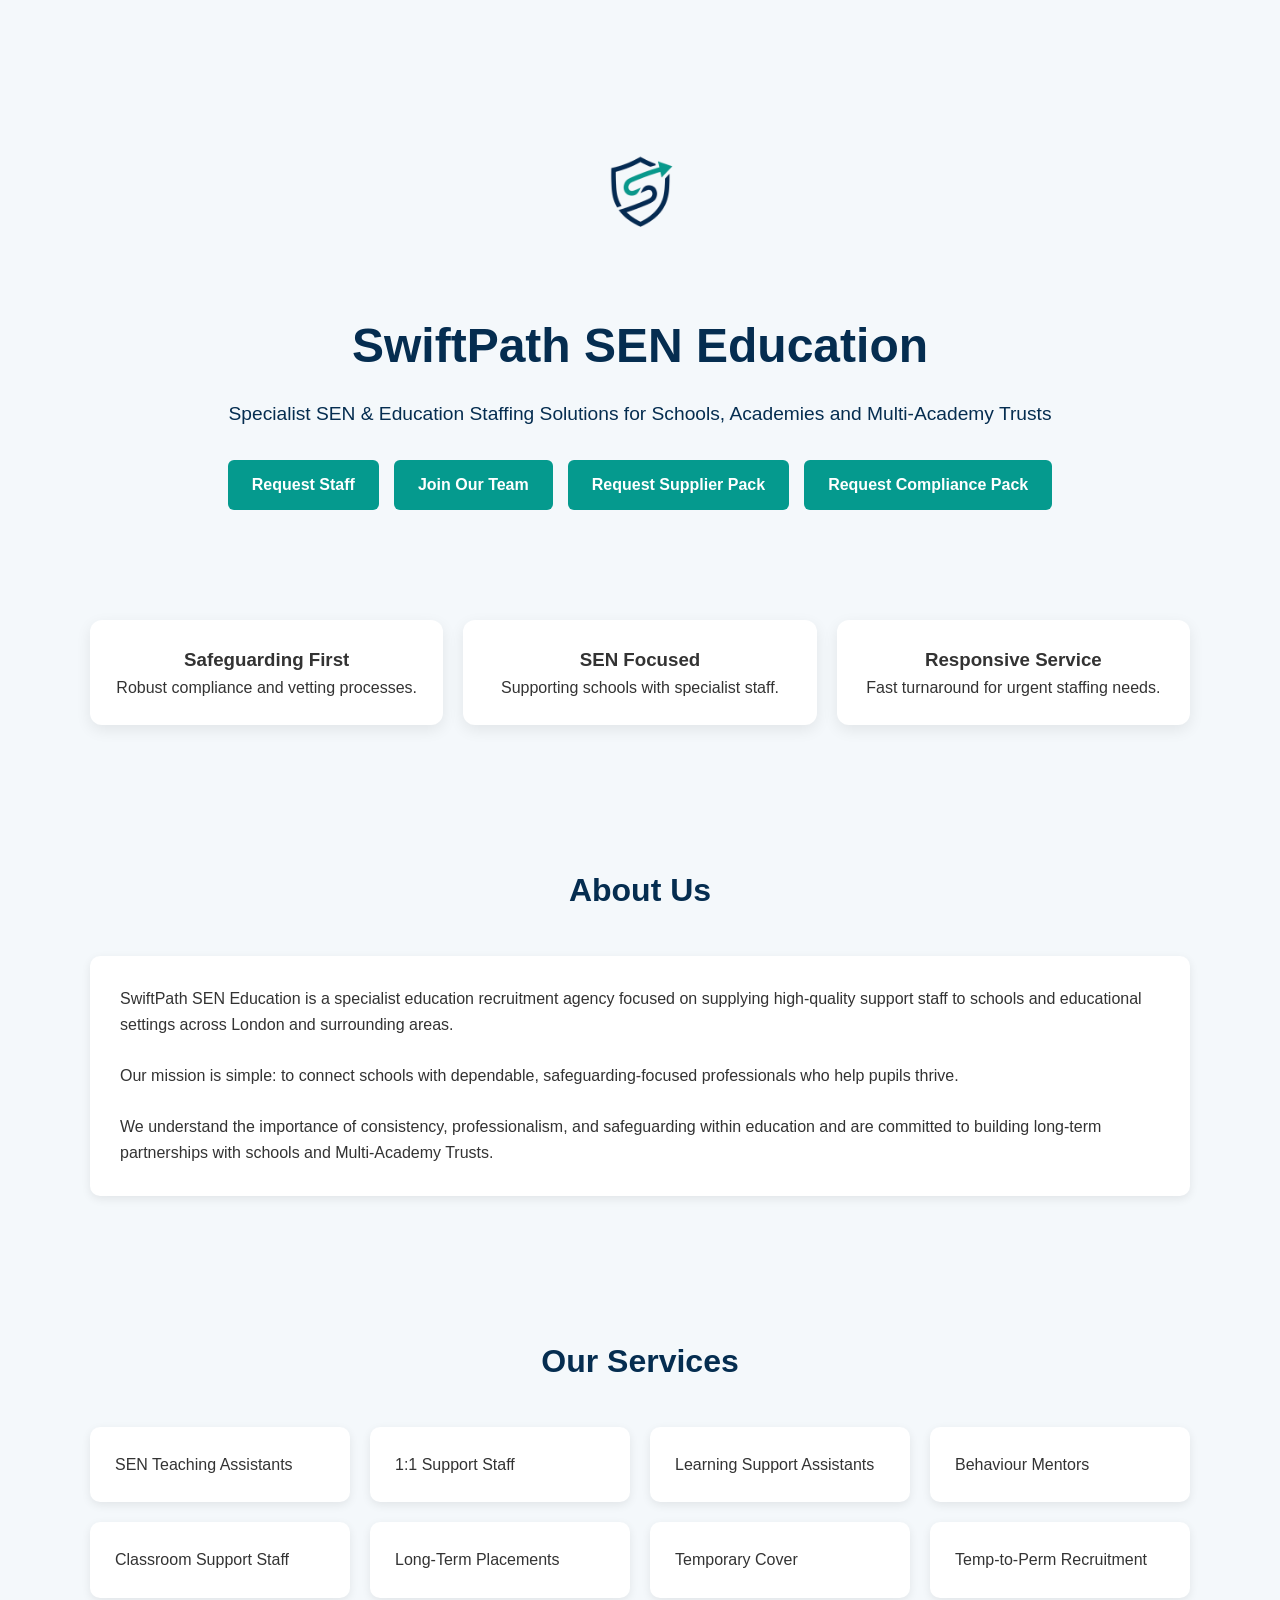
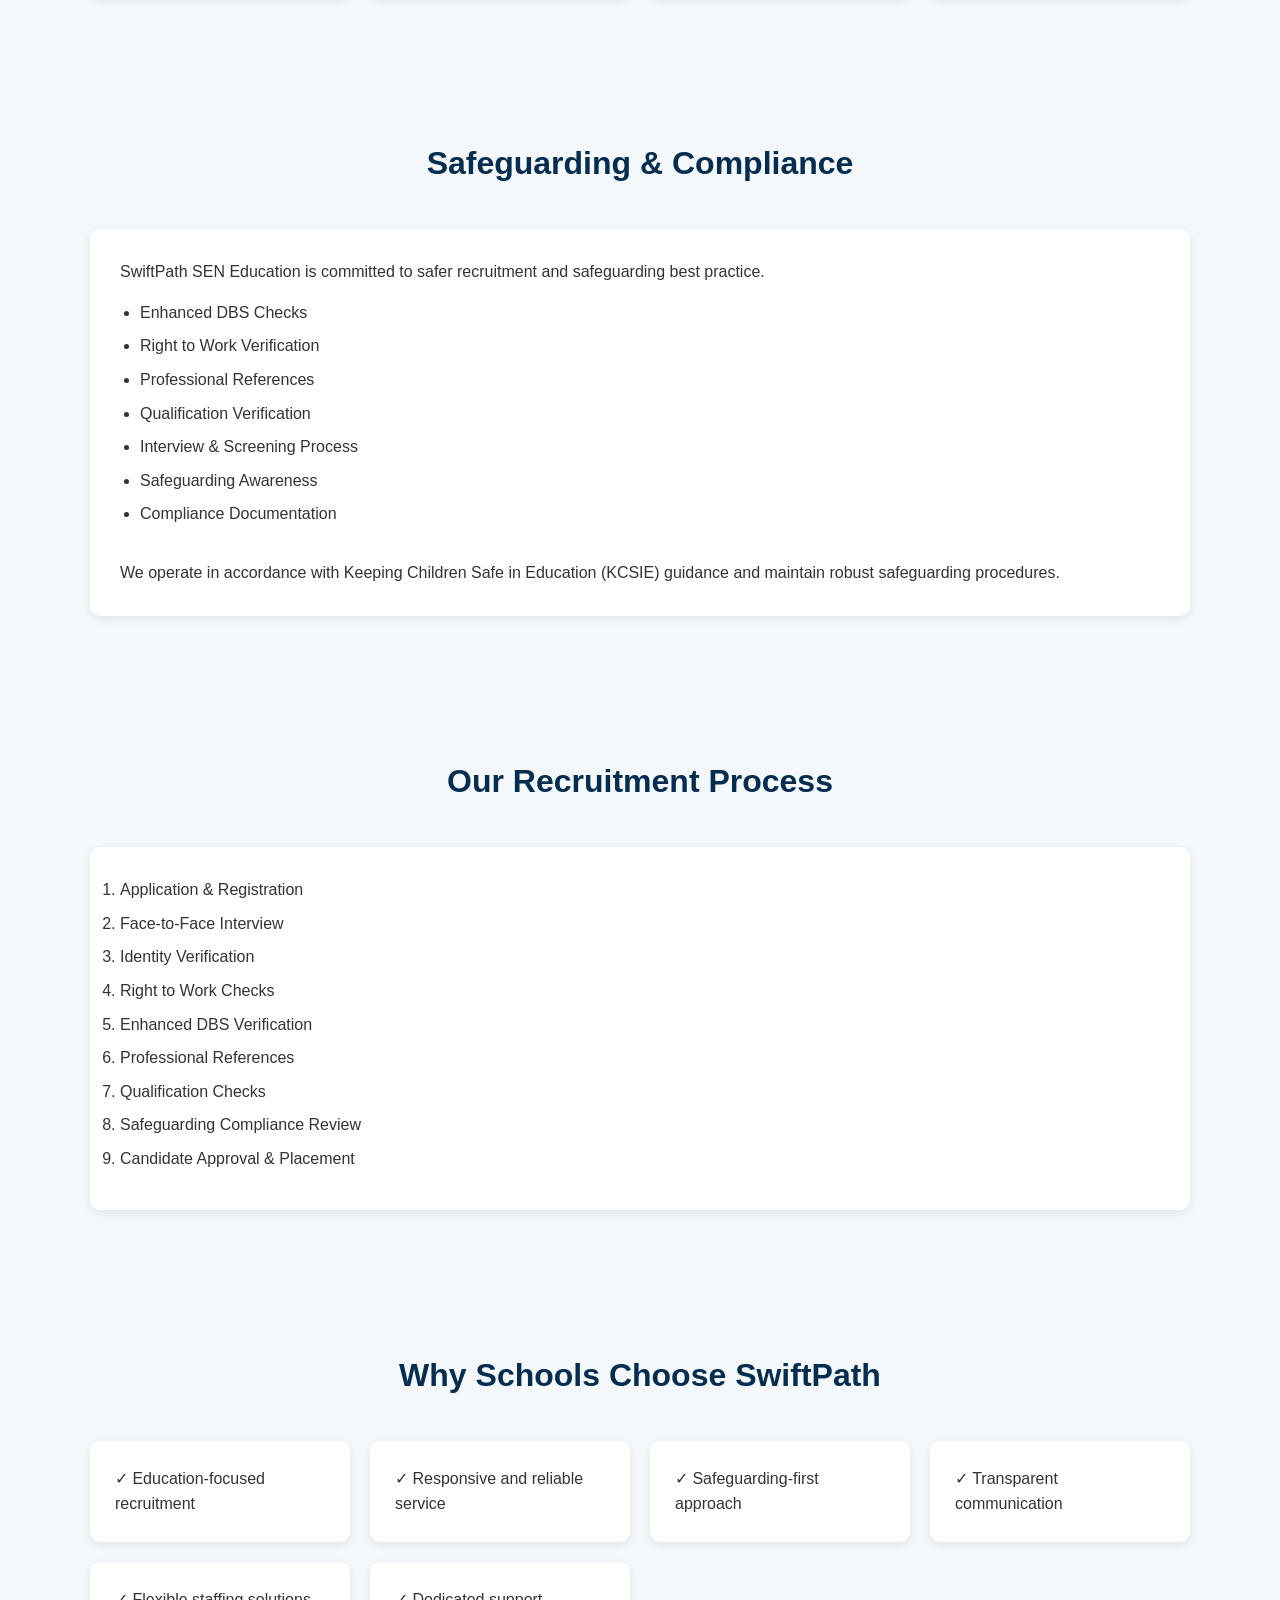
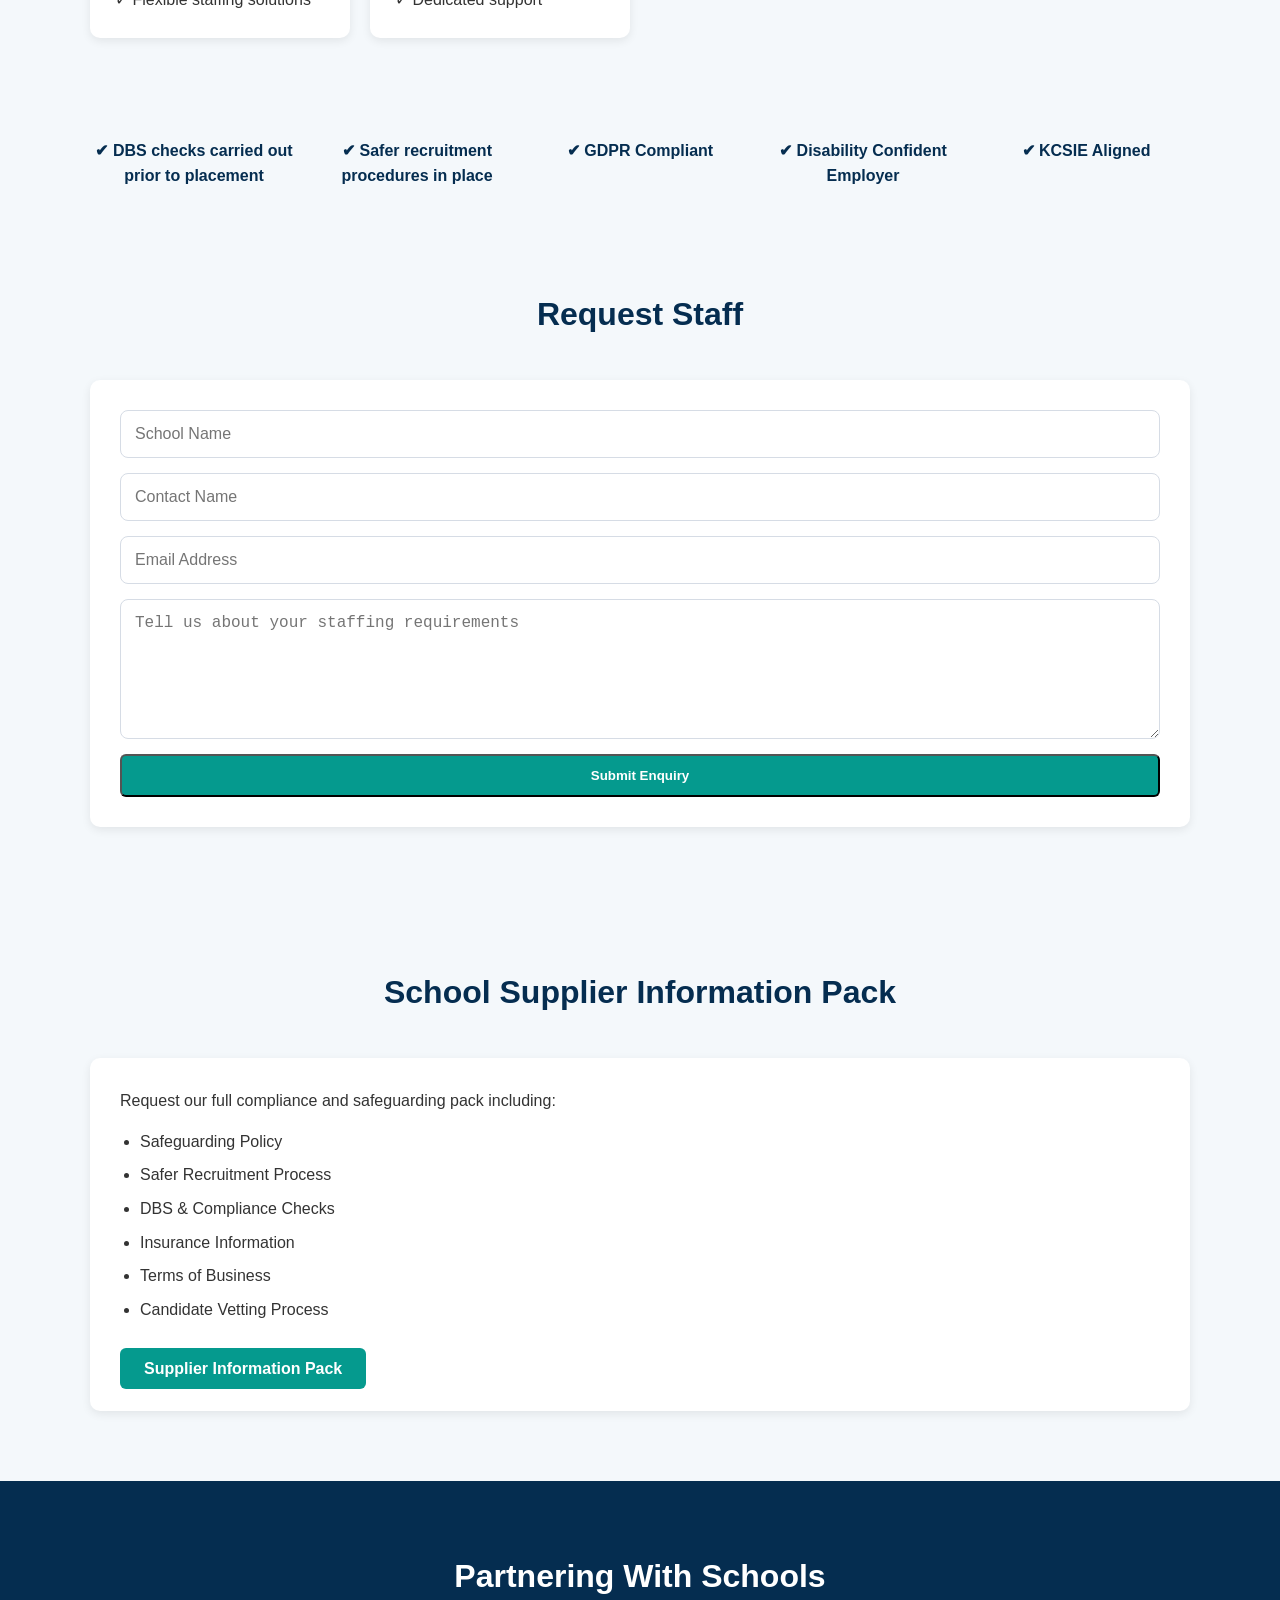
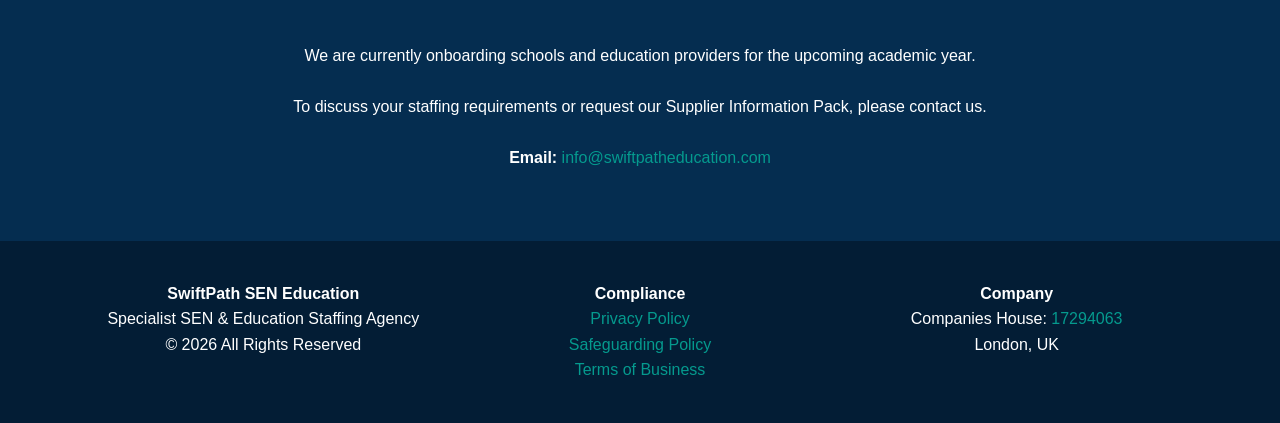
==== index.html @ cfd46a0a "Add website files" ====
<!doctype html>
<html lang="en">
  <head>
    <meta charset="UTF-8" />
    <link
      rel="icon"
      type="image/png"
      sizes="32x32"
      href="favicon_io (4)/favicon-32x32.png" />
    <link
      rel="icon"
      type="image/png"
      sizes="16x16"
      href="favicon_io (4)/favicon-16x16.png" />
    <link rel="apple-touch-icon" href="favicon_io (4)/apple-touch-icon.png" />

    <meta name="viewport" content="width=device-width, initial-scale=1.0" />
    <title>SwiftPath SEN Education</title>
    <meta
      name="description"
      content="Specialist SEN & Education Staffing Solutions for schools, academies and trusts." />

    <style>
      * {
        margin: 0;
        padding: 0;
        box-sizing: border-box;
      }

      .logo-placeholder img {
        width: 220px;
        height: 220px;
      }

      .stats {
        margin-top: -40px;
      }

      .stats-grid {
        display: grid;
        grid-template-columns: repeat(auto-fit, minmax(250px, 1fr));
        gap: 20px;
      }

      .stat {
        background: white;
        padding: 25px;
        border-radius: 12px;
        box-shadow: 0 5px 15px rgba(0, 0, 0, 0.08);
        text-align: center;
      }

      form {
        display: flex;
        flex-direction: column;
        gap: 15px;
      }

      input,
      textarea {
        padding: 14px;
        border: 1px solid #d6dce5;
        border-radius: 8px;
        font-size: 16px;
      }

      textarea {
        min-height: 140px;
      }

      body {
        font-family: Arial, sans-serif;

        line-height: 1.6;
        color: #333;
        background: #f4f8fb;
      }

      .container {
        width: 90%;
        max-width: 1100px;
        margin: auto;
      }

      header {
        background: #f4f8fb;

        color: #052d50;
        padding: 80px 20px;
        text-align: center;
      }

      header h1 {
        font-size: 3rem;
        margin-bottom: 15px;
      }

      header p {
        font-size: 1.2rem;
        margin-bottom: 30px;
      }

      .buttons {
        display: flex;
        justify-content: center;
        gap: 15px;
        flex-wrap: wrap;
      }

      .btn {
        background: #059a8e;

        color: white;
        text-decoration: none;
        padding: 12px 24px;
        border-radius: 6px;
        font-weight: bold;
      }

      .btn:hover {
        background: #04786f;
        transition: ease-in-out 0.3s;
        scale: calc(1.1);
      }

      section {
        padding: 70px 20px;
      }

      .section-title {
        text-align: center;
        margin-bottom: 40px;
        font-size: 2rem;
        color: #052d50;
      }

      .card {
        background: white;
        padding: 30px;
        border-radius: 10px;
        box-shadow: 0 3px 10px rgba(0, 0, 0, 0.08);
      }

      .services-grid,
      .benefits-grid {
        display: grid;
        grid-template-columns: repeat(auto-fit, minmax(250px, 1fr));
        gap: 20px;
      }

      .service,
      .benefit {
        background: white;
        padding: 25px;
        border-radius: 10px;
        box-shadow: 0 3px 10px rgba(0, 0, 0, 0.08);
      }

      ul {
        margin-top: 15px;
        padding-left: 20px;
      }

      li {
        margin-bottom: 8px;
      }

      .contact {
        background: #052d50;
        color: white;
        text-align: center;
      }

      .contact a {
        color: #059a8e;
        text-decoration: none;
      }

      footer {
        background: #031d35;
        color: white;
        text-align: center;
        padding: 20px;
      }

      .site-footer {
        background: #031d35;
        color: white;
        padding: 40px 20px;
      }

      .footer-grid {
        display: grid;
        grid-template-columns: repeat(auto-fit, minmax(200px, 1fr));
        gap: 30px;
      }

      .site-footer a {
        color: #059a8e;
        text-decoration: none;
      }

      .site-footer a:hover {
        text-decoration: underline;
      }

      .trust-strip {
        background: #f4f8fb;
        padding: 30px 20px;
        text-align: center;
        font-weight: bold;
        color: #052d50;
      }

      .trust-grid {
        display: grid;
        grid-template-columns: repeat(auto-fit, minmax(180px, 1fr));
        gap: 15px;
      }

      @media (max-width: 768px) {
        header h1 {
          font-size: 2.2rem;
        }

        .buttons {
          flex-direction: column;
          align-items: center;
        }

        .btn {
          width: 250px;
          text-align: center;
        }
      }
    </style>
  </head>
  <body>
    <header>
      <div class="container">
        <div class="logo-placeholder">
          <img src="assets/education.png" alt="Swiftpath Logo" />
        </div>

        <h1>SwiftPath SEN Education</h1>

        <p>
          Specialist SEN & Education Staffing Solutions for Schools, Academies
          and Multi-Academy Trusts
        </p>

        <div class="buttons">
          <a href="mailto:info@swiftpatheducation.com" class="btn">
            Request Staff
          </a>

          <a href="mailto:info@swiftpatheducation.com" class="btn">
            Join Our Team
          </a>

          <a href="#supplier" class="btn"> Request Supplier Pack </a>

          <a href="mailto:info@swiftpatheducation.com" class="btn">
            Request Compliance Pack
          </a>
        </div>
      </div>
    </header>
    <section class="stats">
      <div class="container">
        <div class="stats-grid">
          <div class="stat">
            <h3>Safeguarding First</h3>
            <p>Robust compliance and vetting processes.</p>
          </div>

          <div class="stat">
            <h3>SEN Focused</h3>
            <p>Supporting schools with specialist staff.</p>
          </div>

          <div class="stat">
            <h3>Responsive Service</h3>
            <p>Fast turnaround for urgent staffing needs.</p>
          </div>
        </div>
      </div>
    </section>
    <section>
      <div class="container">
        <h2 class="section-title">About Us</h2>

        <div class="card">
          <p>
            SwiftPath SEN Education is a specialist education recruitment agency
            focused on supplying high-quality support staff to schools and
            educational settings across London and surrounding areas.
          </p>

          <br />

          <p>
            Our mission is simple: to connect schools with dependable,
            safeguarding-focused professionals who help pupils thrive.
          </p>

          <br />

          <p>
            We understand the importance of consistency, professionalism, and
            safeguarding within education and are committed to building
            long-term partnerships with schools and Multi-Academy Trusts.
          </p>
        </div>
      </div>
    </section>

    <section>
      <div class="container">
        <h2 class="section-title">Our Services</h2>

        <div class="services-grid">
          <div class="service">SEN Teaching Assistants</div>
          <div class="service">1:1 Support Staff</div>
          <div class="service">Learning Support Assistants</div>
          <div class="service">Behaviour Mentors</div>
          <div class="service">Classroom Support Staff</div>
          <div class="service">Long-Term Placements</div>
          <div class="service">Temporary Cover</div>
          <div class="service">Temp-to-Perm Recruitment</div>
        </div>
      </div>
    </section>

    <section>
      <div class="container">
        <h2 class="section-title">Safeguarding & Compliance</h2>

        <div class="card">
          <p>
            SwiftPath SEN Education is committed to safer recruitment and
            safeguarding best practice.
          </p>

          <ul>
            <li>Enhanced DBS Checks</li>
            <li>Right to Work Verification</li>
            <li>Professional References</li>
            <li>Qualification Verification</li>
            <li>Interview & Screening Process</li>
            <li>Safeguarding Awareness</li>
            <li>Compliance Documentation</li>
          </ul>

          <br />

          <p>
            We operate in accordance with Keeping Children Safe in Education
            (KCSIE) guidance and maintain robust safeguarding procedures.
          </p>
        </div>
      </div>
    </section>

    <section>
      <div class="container">
        <h2 class="section-title">Our Recruitment Process</h2>

        <div class="card">
          <ol>
            <li>Application & Registration</li>

            <li>Face-to-Face Interview</li>

            <li>Identity Verification</li>

            <li>Right to Work Checks</li>

            <li>Enhanced DBS Verification</li>

            <li>Professional References</li>

            <li>Qualification Checks</li>

            <li>Safeguarding Compliance Review</li>

            <li>Candidate Approval & Placement</li>
          </ol>
        </div>
      </div>
    </section>

    <section>
      <div class="container">
        <h2 class="section-title">Why Schools Choose SwiftPath</h2>

        <div class="benefits-grid">
          <div class="benefit">✓ Education-focused recruitment</div>
          <div class="benefit">✓ Responsive and reliable service</div>
          <div class="benefit">✓ Safeguarding-first approach</div>
          <div class="benefit">✓ Transparent communication</div>
          <div class="benefit">✓ Flexible staffing solutions</div>
          <div class="benefit">✓ Dedicated support</div>
        </div>
      </div>
    </section>

    <section class="trust-strip">
      <div class="container trust-grid">
        <div>✔ DBS checks carried out prior to placement</div>
        <div>✔ Safer recruitment procedures in place</div>
        <div>✔ GDPR Compliant</div>
        <div>✔ Disability Confident Employer</div>
        <div>✔ KCSIE Aligned</div>
      </div>
    </section>

    <section>
      <div class="container">
        <h2 class="section-title">Request Staff</h2>

        <div class="card">
          <form>
            <input type="text" placeholder="School Name" />

            <input type="text" placeholder="Contact Name" />

            <input type="email" placeholder="Email Address" />

            <textarea
              placeholder="Tell us about your staffing requirements"></textarea>

            <button type="submit" class="btn">Submit Enquiry</button>
          </form>
        </div>
      </div>
    </section>

    <section>
      <div class="container">
        <h2 class="section-title">School Supplier Information Pack</h2>

        <div class="card">
          <p>Request our full compliance and safeguarding pack including:</p>

          <ul>
            <li>Safeguarding Policy</li>
            <li>Safer Recruitment Process</li>
            <li>DBS & Compliance Checks</li>
            <li>Insurance Information</li>
            <li>Terms of Business</li>
            <li>Candidate Vetting Process</li>
          </ul>

          <br />

          <a
            href="documents/Swiftpath SEN Education - Supplier Pack.pdf"
            class="btn"
            id="supplier">
            Supplier Information Pack
          </a>
        </div>
      </div>
    </section>

    <section class="contact">
      <div class="container">
        <h2 class="section-title" style="color: white">
          Partnering With Schools
        </h2>

        <p>
          We are currently onboarding schools and education providers for the
          upcoming academic year.
        </p>

        <br />

        <p>
          To discuss your staffing requirements or request our Supplier
          Information Pack, please contact us.
        </p>

        <br />

        <p>
          <strong>Email:</strong>
          <a href="mailto:info@swiftpatheducation.com"
            >info@swiftpatheducation.com</a
          >
        </p>
      </div>
    </section>

    <footer class="site-footer">
      <div class="container footer-grid">
        <div>
          <h4>SwiftPath SEN Education</h4>
          <p>Specialist SEN & Education Staffing Agency</p>
          <p>© 2026 All Rights Reserved</p>
        </div>

        <div>
          <h4>Compliance</h4>
          <a href="privacy.html">Privacy Policy</a><br />
          <a href="safeguarding.html">Safeguarding Policy</a><br />
          <a href="termsofbusiness.html">Terms of Business</a><br />
        </div>

        <div>
          <h4>Company</h4>
          <p>
            Companies House:
            <a
              href="https://find-and-update.company-information.service.gov.uk/company/17294063"
              >17294063</a
            >
          </p>
          <p>London, UK</p>
        </div>
      </div>
    </footer>
  </body>
</html>
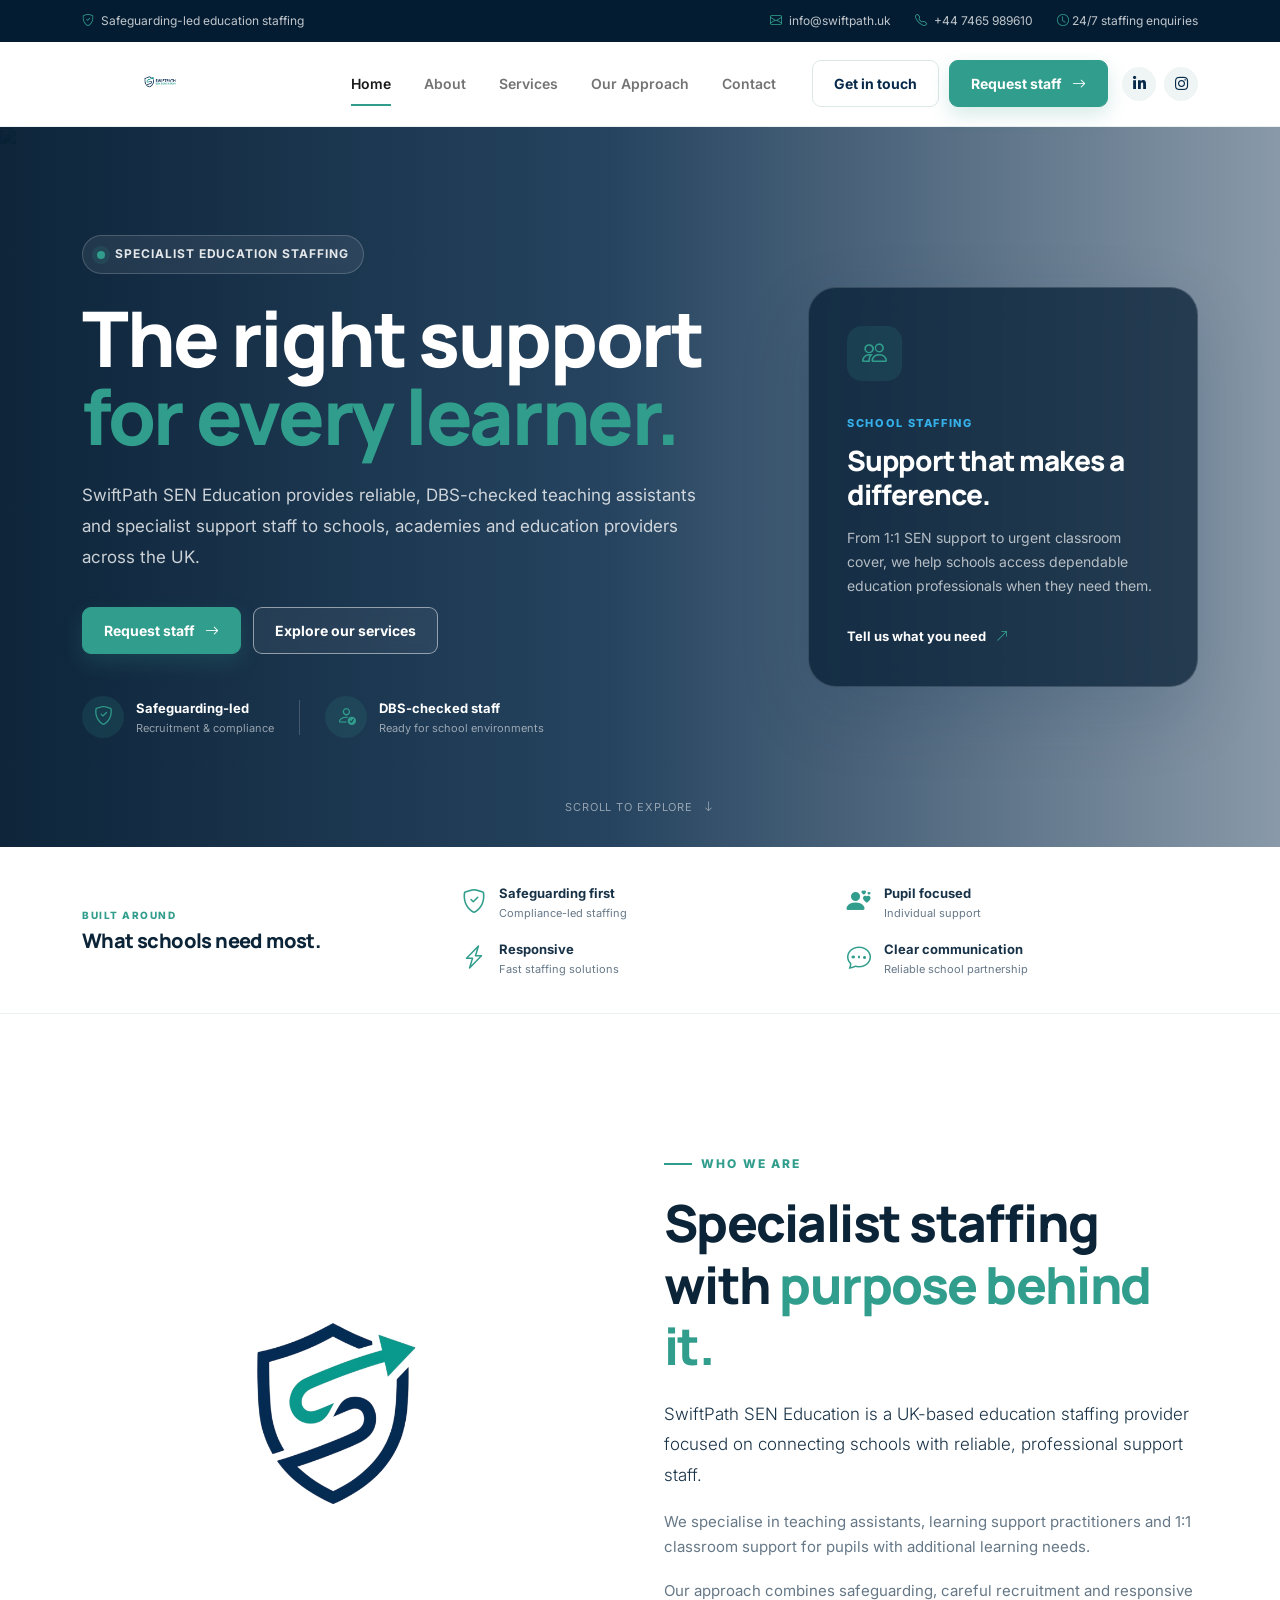
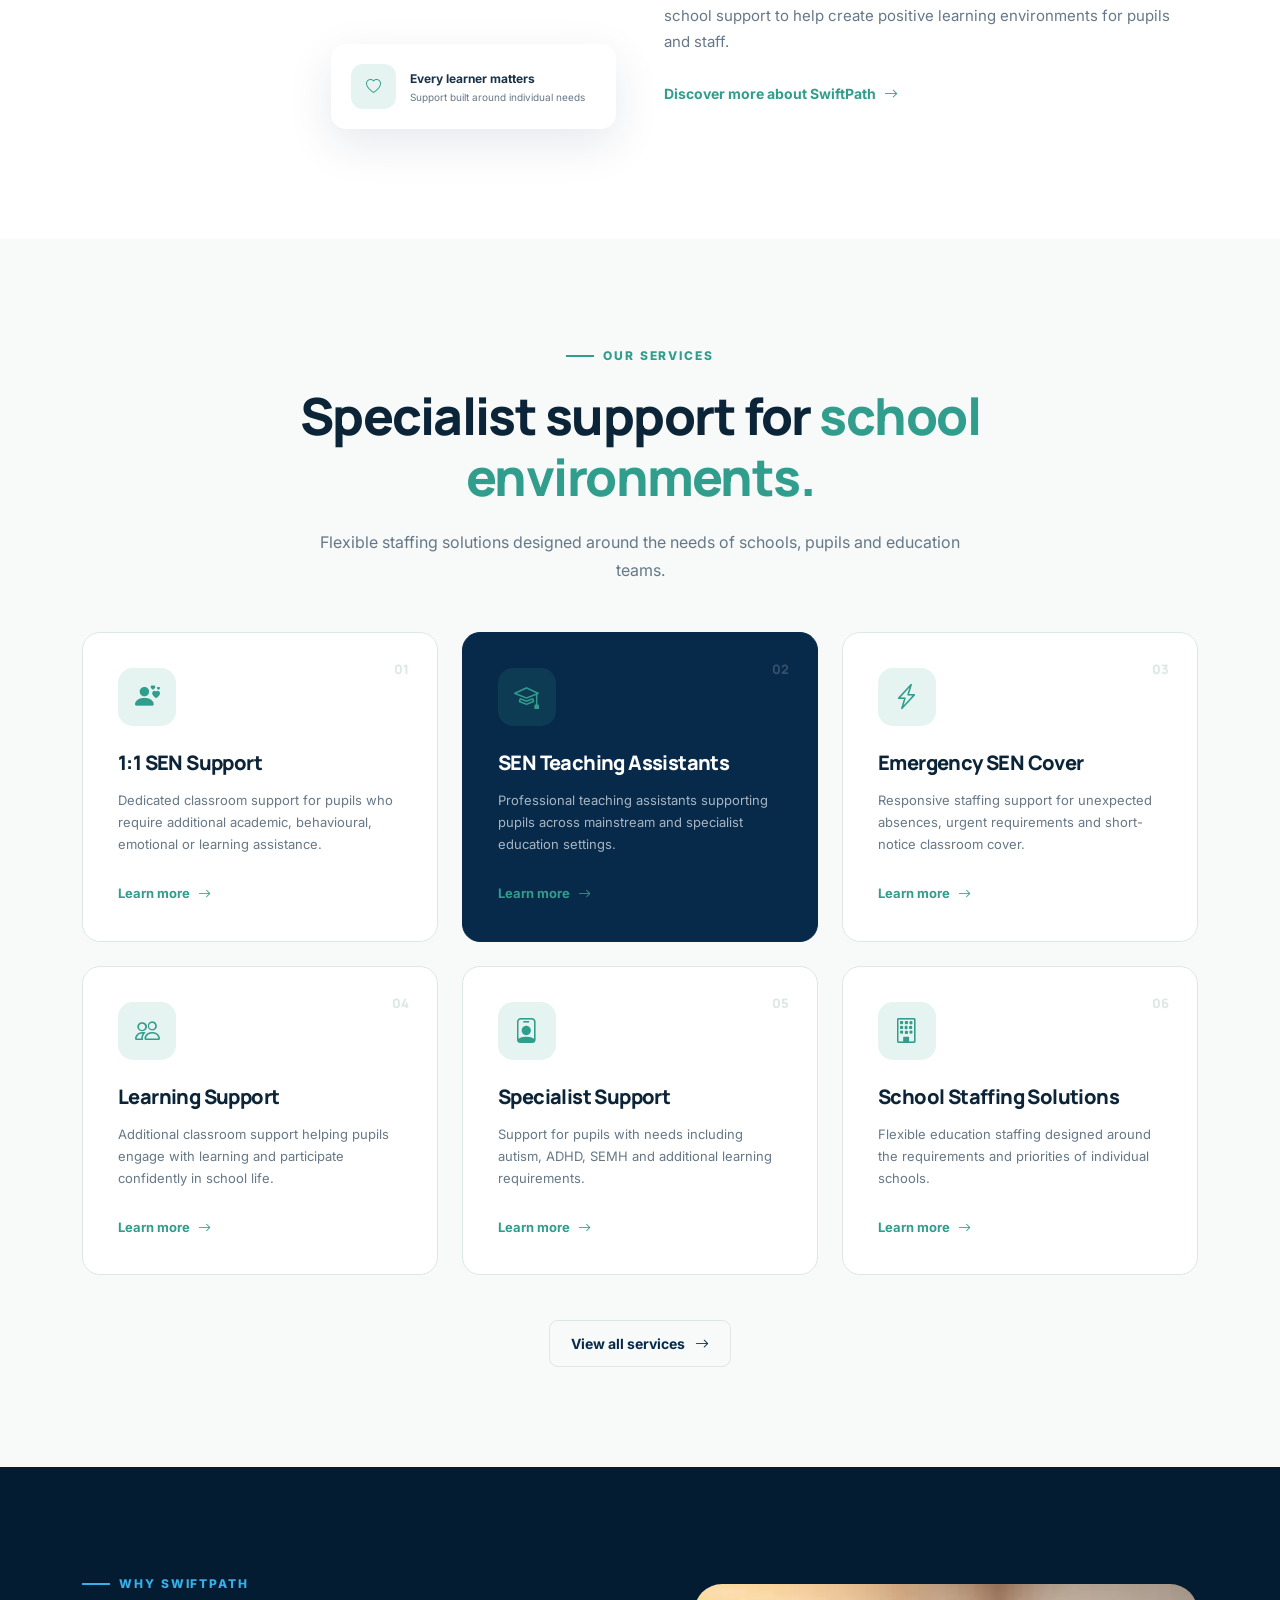
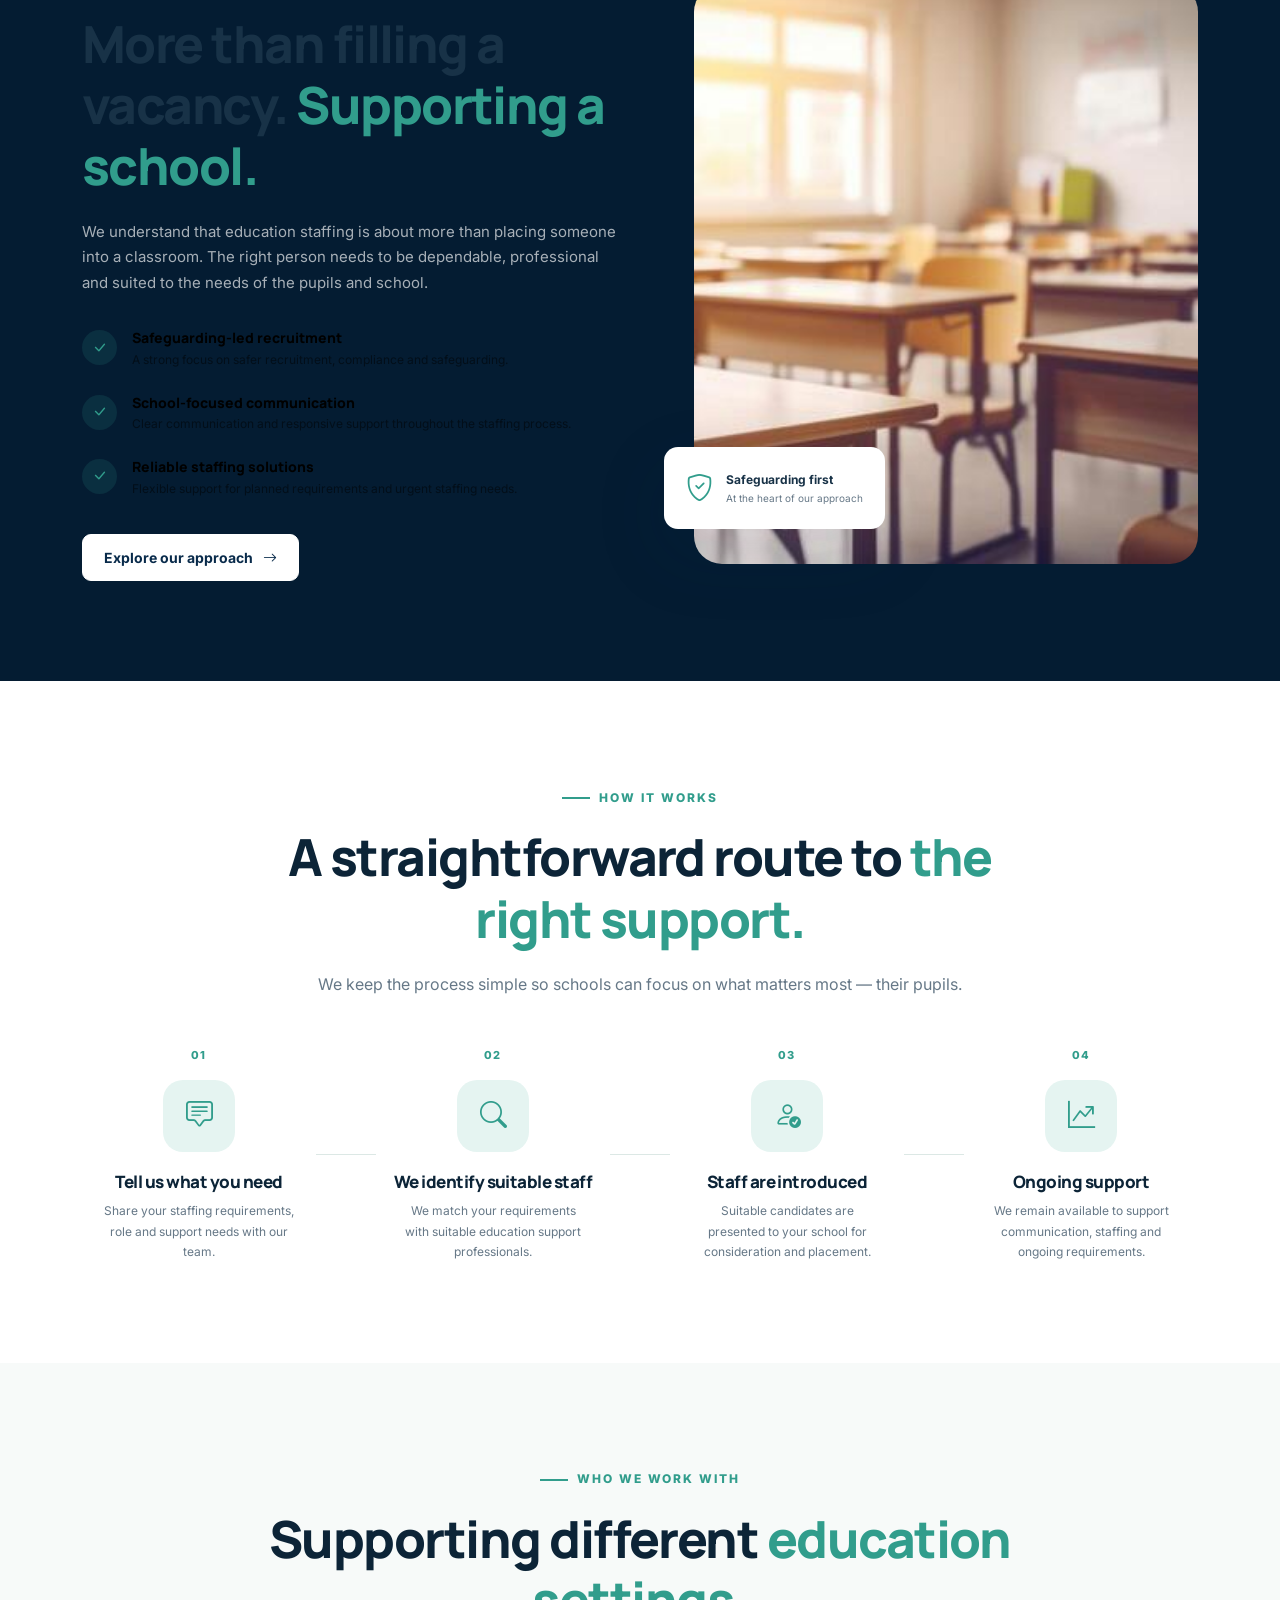
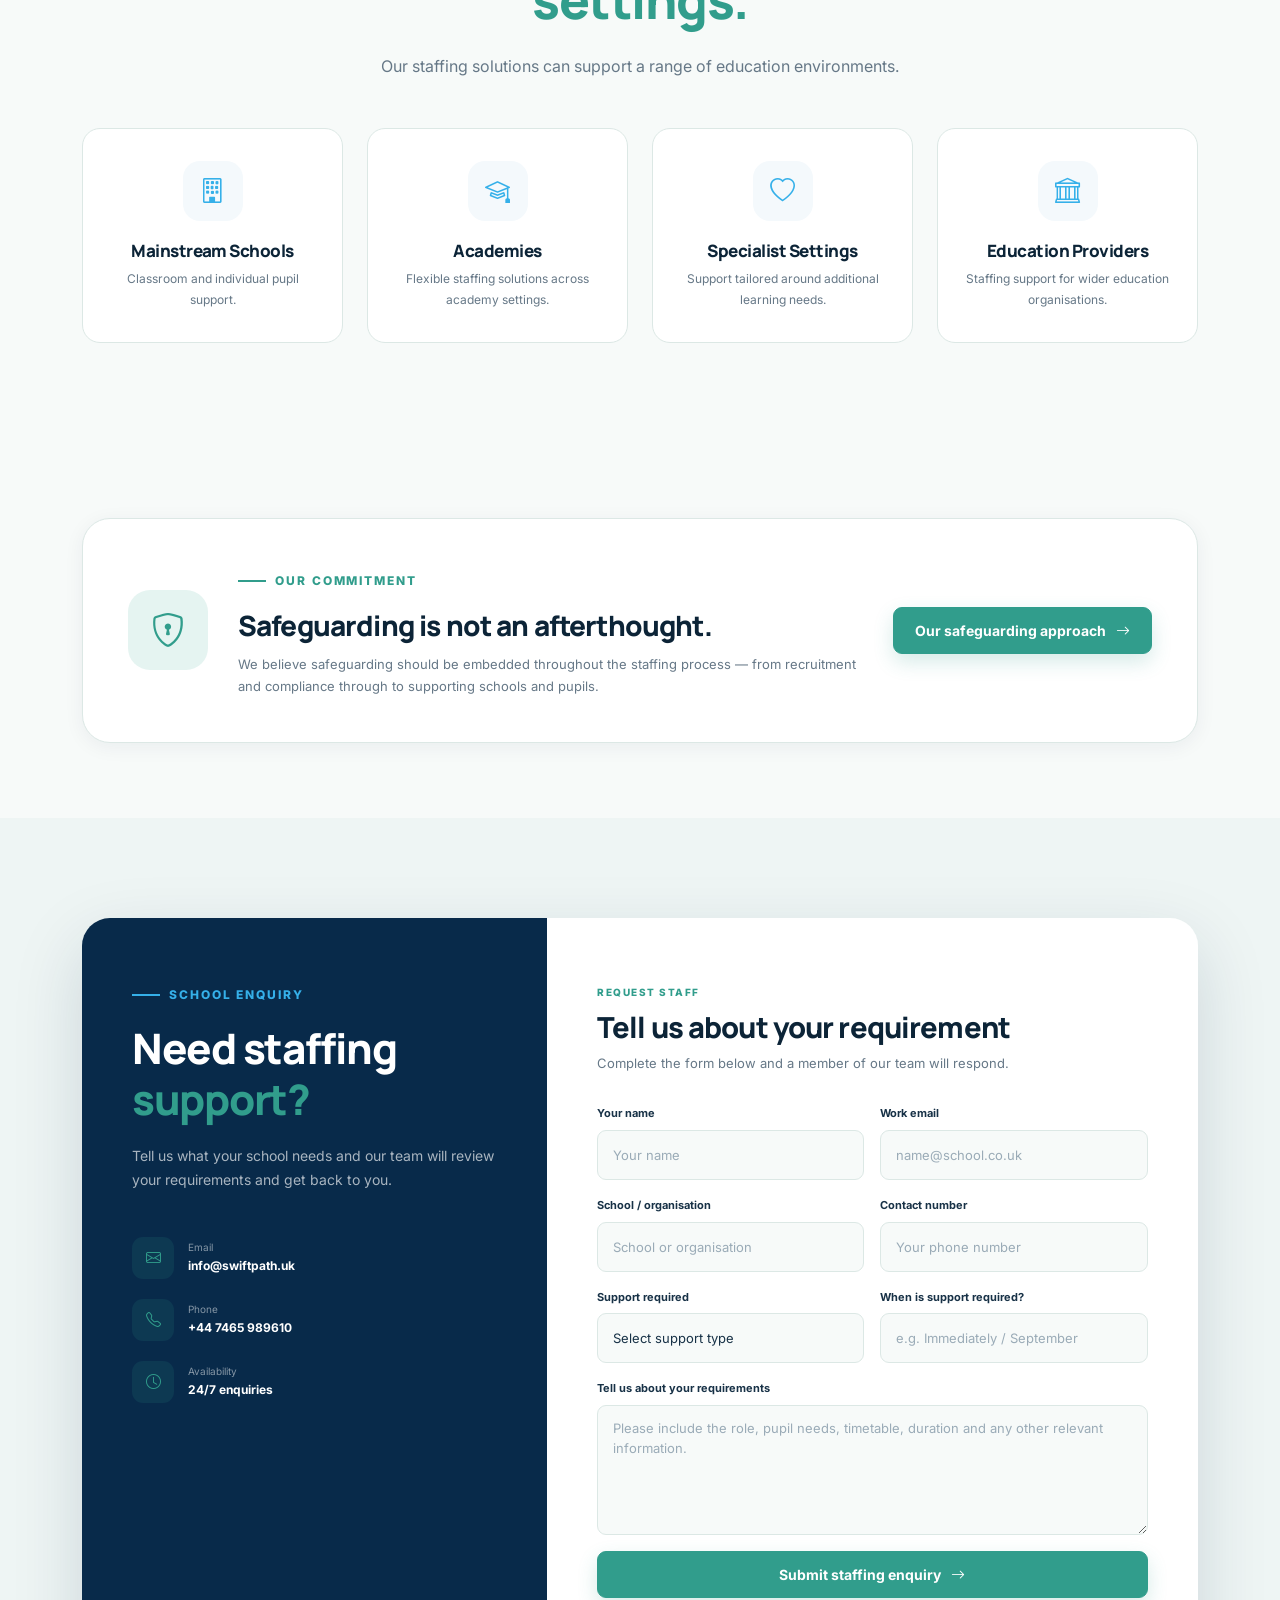
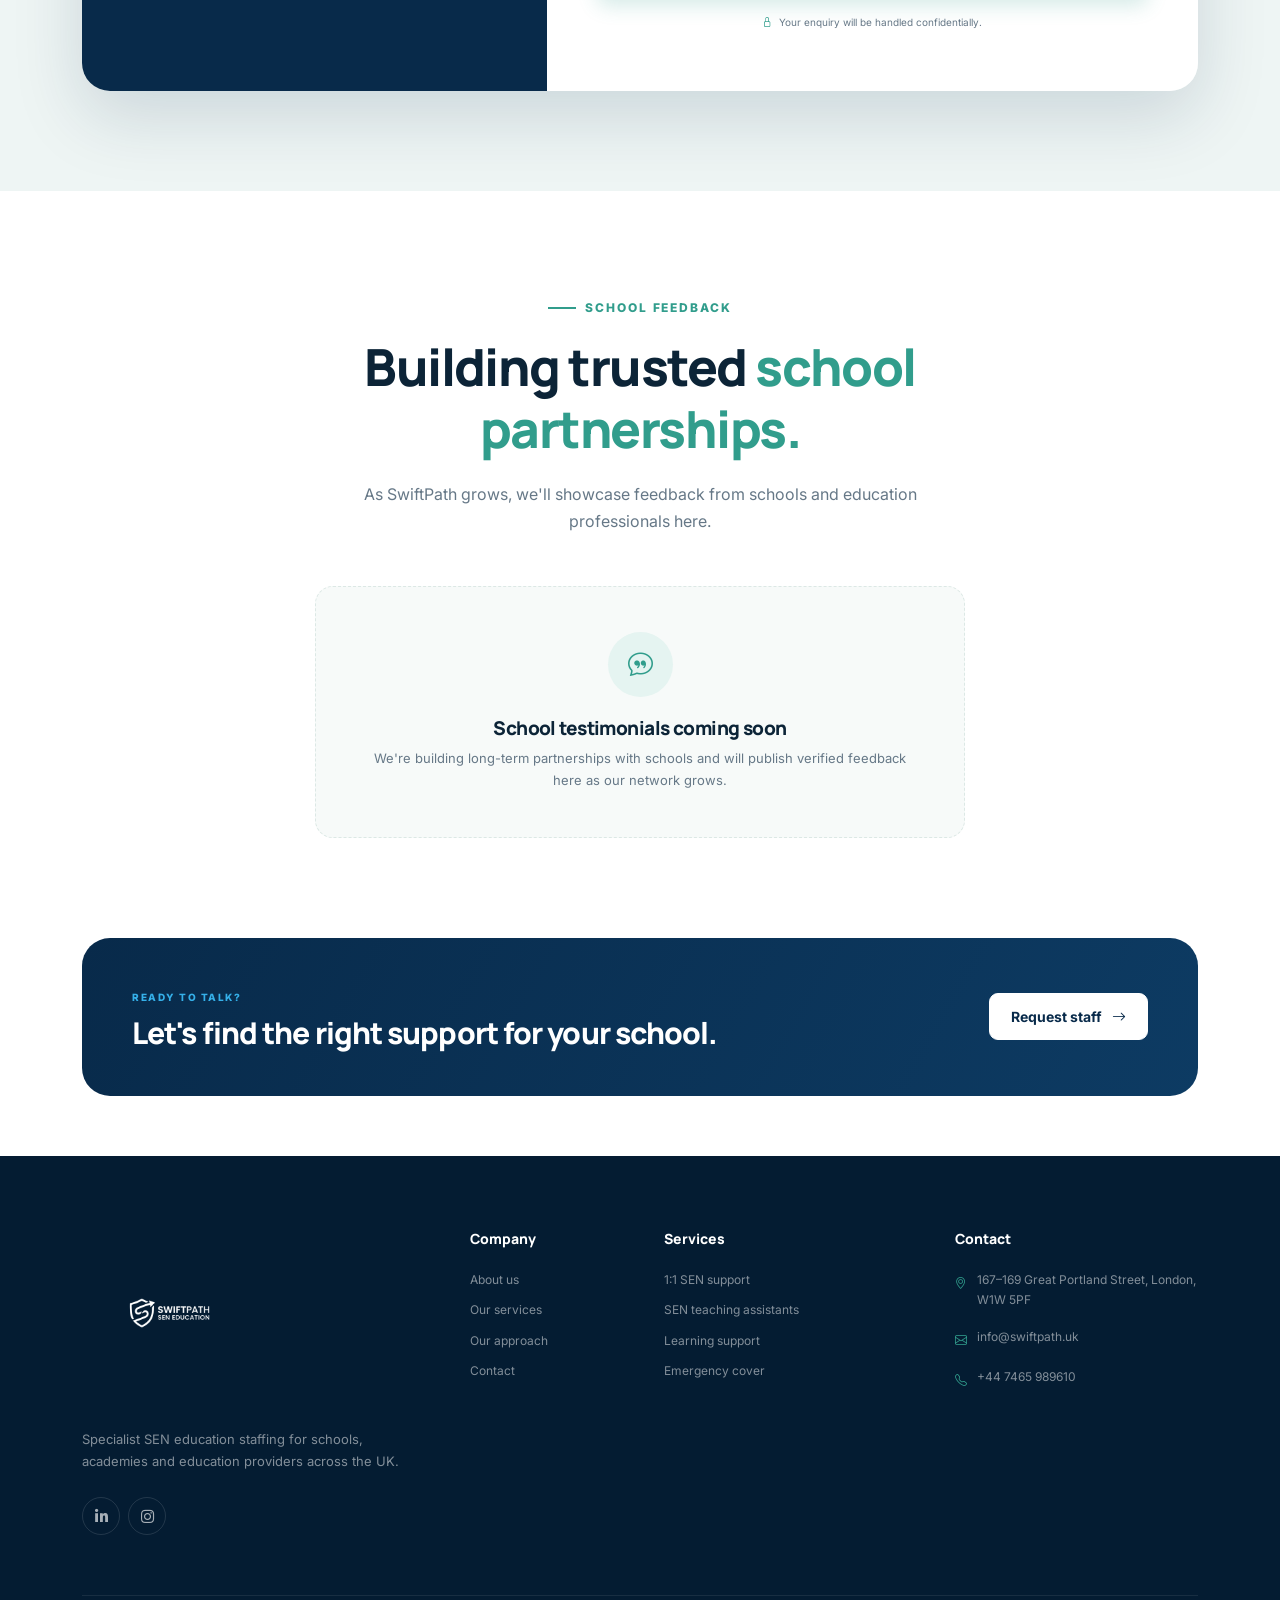
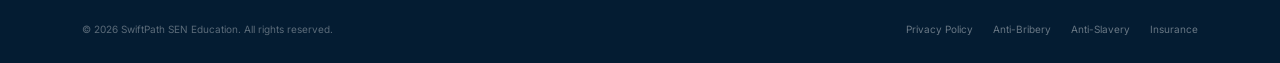
==== commit 9156a13e: "revamp" ====
--- a/index.html
+++ b/index.html
@@ -1,525 +1,1290 @@
 <!doctype html>
 <html lang="en">
   <head>
-    <meta charset="UTF-8" />
-    <link
-      rel="icon"
-      type="image/png"
-      sizes="32x32"
-      href="favicon_io (4)/favicon-32x32.png" />
-    <link
-      rel="icon"
-      type="image/png"
-      sizes="16x16"
-      href="favicon_io (4)/favicon-16x16.png" />
-    <link rel="apple-touch-icon" href="favicon_io (4)/apple-touch-icon.png" />
+    <meta charset="utf-8" />
+
+    <title>SwiftPath SEN Education | Specialist Education Staffing</title>
 
     <meta name="viewport" content="width=device-width, initial-scale=1.0" />
-    <title>SwiftPath SEN Education</title>
+
     <meta
       name="description"
-      content="Specialist SEN & Education Staffing Solutions for schools, academies and trusts." />
-
-    <style>
-      * {
-        margin: 0;
-        padding: 0;
-        box-sizing: border-box;
+      content="SwiftPath SEN Education provides DBS-checked teaching assistants, SEN support staff and 1:1 classroom practitioners to schools and education providers across the UK." />
+
+    <meta
+      name="keywords"
+      content="SEN teaching assistants, SEN staffing, teaching assistants, 1:1 support, education staffing, school support staff, UK schools" />
+
+    <!-- Favicon -->
+    <link href="img/favicon.ico" rel="icon" />
+
+    <!-- Google Fonts -->
+    <link rel="preconnect" href="https://fonts.googleapis.com" />
+    <link rel="preconnect" href="https://fonts.gstatic.com" crossorigin />
+
+    <link
+      href="https://fonts.googleapis.com/css2?family=Inter:wght@400;500;600;700&family=Manrope:wght@600;700;800&display=swap"
+      rel="stylesheet" />
+
+    <!-- Font Awesome -->
+    <link
+      href="https://cdnjs.cloudflare.com/ajax/libs/font-awesome/5.15.4/css/all.min.css"
+      rel="stylesheet" />
+
+    <!-- Bootstrap Icons -->
+    <link
+      href="https://cdn.jsdelivr.net/npm/bootstrap-icons@1.11.3/font/bootstrap-icons.css"
+      rel="stylesheet" />
+
+    <!-- Bootstrap -->
+    <link href="css/bootstrap.min.css" rel="stylesheet" />
+
+    <!-- Animate -->
+    <link href="lib/animate/animate.min.css" rel="stylesheet" />
+
+    <!-- Main Stylesheet -->
+    <link href="css/style.css" rel="stylesheet" />
+  </head>
+
+  <body>
+    <!-- =========================================================
+         PAGE LOADER
+    ========================================================== -->
+
+    <div id="spinner">
+      <div class="spinner-ring"></div>
+    </div>
+
+    <!-- =========================================================
+         TOP BAR
+    ========================================================== -->
+
+    <div class="topbar">
+      <div class="container">
+        <div class="topbar-inner">
+          <div class="topbar-left">
+            <span>
+              <i class="bi bi-shield-check"></i>
+              Safeguarding-led education staffing
+            </span>
+          </div>
+
+          <div class="topbar-right">
+            <a href="mailto:info@swiftpath.uk">
+              <i class="bi bi-envelope"></i>
+              info@swiftpath.uk
+            </a>
+
+            <a href="tel:+447465989610">
+              <i class="bi bi-telephone"></i>
+              +44 7465 989610
+            </a>
+
+            <span>
+              <i class="bi bi-clock"></i>
+              24/7 staffing enquiries
+            </span>
+          </div>
+        </div>
+      </div>
+    </div>
+
+    <!-- =========================================================
+         NAVBAR
+    ========================================================== -->
+
+    <nav class="navbar navbar-expand-lg navbar-light sticky-top main-navbar">
+      <div class="container">
+        <a href="index.html" class="navbar-brand d-flex align-items-center">
+          <img
+            src="img/education-logo.png"
+            class="brand-logo"
+            alt="SwiftPath SEN Education" />
+        </a>
+
+        <button
+          type="button"
+          class="navbar-toggler"
+          data-bs-toggle="collapse"
+          data-bs-target="#navbarCollapse"
+          aria-controls="navbarCollapse"
+          aria-expanded="false"
+          aria-label="Toggle navigation">
+          <span class="navbar-toggler-icon"></span>
+        </button>
+
+        <div class="collapse navbar-collapse" id="navbarCollapse">
+          <div class="navbar-nav ms-auto align-items-lg-center">
+            <a href="index.html" class="nav-link active"> Home </a>
+
+            <a href="about.html" class="nav-link"> About </a>
+
+            <a href="service.html" class="nav-link"> Services </a>
+
+            <a href="feature.html" class="nav-link"> Our Approach </a>
+
+            <a href="contact.html" class="nav-link"> Contact </a>
+          </div>
+
+          <div class="navbar-actions">
+            <a href="contact.html" class="btn btn-outline-brand">
+              Get in touch
+            </a>
+
+            <a href="#enquiry" class="btn btn-brand">
+              Request staff
+              <i class="bi bi-arrow-right"></i>
+            </a>
+          </div>
+
+          <div class="navbar-social">
+            <a
+              href="https://www.linkedin.com/company/swiftpath-protection"
+              target="_blank"
+              rel="noopener"
+              aria-label="LinkedIn">
+              <i class="fab fa-linkedin-in"></i>
+            </a>
+
+            <a
+              href="https://www.instagram.com/swiftpathp/"
+              target="_blank"
+              rel="noopener"
+              aria-label="Instagram">
+              <i class="fab fa-instagram"></i>
+            </a>
+          </div>
+        </div>
+      </div>
+    </nav>
+
+    <!-- =========================================================
+         HERO
+    ========================================================== -->
+
+    <section class="hero-section">
+      <div class="hero-background">
+        <img
+          src="img/HeroTemp.png"
+          alt="Teaching assistant supporting pupils in a classroom" />
+      </div>
+
+      <div class="hero-overlay"></div>
+
+      <div class="container hero-container">
+        <div class="row align-items-center">
+          <div class="col-lg-7">
+            <div class="hero-content wow fadeInUp" data-wow-delay="0.1s">
+              <div class="hero-eyebrow">
+                <span class="eyebrow-dot"></span>
+
+                Specialist education staffing
+              </div>
+
+              <h1>
+                The right support
+                <span>for every learner.</span>
+              </h1>
+
+              <p class="hero-description">
+                SwiftPath SEN Education provides reliable, DBS-checked teaching
+                assistants and specialist support staff to schools, academies
+                and education providers across the UK.
+              </p>
+
+              <div class="hero-buttons">
+                <a href="#enquiry" class="btn btn-brand btn-lg">
+                  Request staff
+
+                  <i class="bi bi-arrow-right"></i>
+                </a>
+
+                <a href="service.html" class="btn btn-hero-outline btn-lg">
+                  Explore our services
+                </a>
+              </div>
+
+              <div class="hero-trust">
+                <div class="trust-item">
+                  <div class="trust-icon">
+                    <i class="bi bi-shield-check"></i>
+                  </div>
+
+                  <div>
+                    <strong>Safeguarding-led</strong>
+                    <span>Recruitment & compliance</span>
+                  </div>
+                </div>
+
+                <div class="trust-divider"></div>
+
+                <div class="trust-item">
+                  <div class="trust-icon">
+                    <i class="bi bi-person-check"></i>
+                  </div>
+
+                  <div>
+                    <strong>DBS-checked staff</strong>
+                    <span>Ready for school environments</span>
+                  </div>
+                </div>
+              </div>
+            </div>
+          </div>
+
+          <div class="col-lg-5 d-none d-lg-block">
+            <div class="hero-card wow fadeInRight" data-wow-delay="0.3s">
+              <div class="hero-card-icon">
+                <i class="bi bi-people"></i>
+              </div>
+
+              <span class="hero-card-label"> SCHOOL STAFFING </span>
+
+              <h3>Support that makes a difference.</h3>
+
+              <p>
+                From 1:1 SEN support to urgent classroom cover, we help schools
+                access dependable education professionals when they need them.
+              </p>
+
+              <a href="#enquiry">
+                Tell us what you need
+                <i class="bi bi-arrow-up-right"></i>
+              </a>
+            </div>
+          </div>
+        </div>
+      </div>
+
+      <div class="hero-scroll">
+        <span>Scroll to explore</span>
+
+        <i class="bi bi-arrow-down"></i>
+      </div>
+    </section>
+
+    <!-- =========================================================
+         TRUST STRIP
+    ========================================================== -->
+
+    <section class="trust-strip">
+      <div class="container">
+        <div class="row g-4 align-items-center">
+          <div class="col-lg-4">
+            <div class="trust-heading">
+              <span>BUILT AROUND</span>
+
+              <h3>What schools need most.</h3>
+            </div>
+          </div>
+
+          <div class="col-lg-8">
+            <div class="trust-grid">
+              <div class="trust-grid-item">
+                <i class="bi bi-shield-check"></i>
+
+                <div>
+                  <strong>Safeguarding first</strong>
+                  <span>Compliance-led staffing</span>
+                </div>
+              </div>
+
+              <div class="trust-grid-item">
+                <i class="bi bi-person-hearts"></i>
+
+                <div>
+                  <strong>Pupil focused</strong>
+                  <span>Individual support</span>
+                </div>
+              </div>
+
+              <div class="trust-grid-item">
+                <i class="bi bi-lightning-charge"></i>
+
+                <div>
+                  <strong>Responsive</strong>
+                  <span>Fast staffing solutions</span>
+                </div>
+              </div>
+
+              <div class="trust-grid-item">
+                <i class="bi bi-chat-dots"></i>
+
+                <div>
+                  <strong>Clear communication</strong>
+                  <span>Reliable school partnership</span>
+                </div>
+              </div>
+            </div>
+          </div>
+        </div>
+      </div>
+    </section>
+
+    <!-- =========================================================
+         INTRODUCTION
+    ========================================================== -->
+
+    <section class="section section-intro">
+      <div class="container">
+        <div class="row align-items-center g-5">
+          <div class="col-lg-6">
+            <div class="image-stack">
+              <div class="main-image">
+                <img src="img/education.png" alt="SEN education support" />
+              </div>
+
+              <div class="floating-stat">
+                <div class="floating-stat-icon">
+                  <i class="bi bi-heart"></i>
+                </div>
+
+                <div>
+                  <strong>Every learner matters</strong>
+
+                  <span> Support built around individual needs </span>
+                </div>
+              </div>
+            </div>
+          </div>
+
+          <div class="col-lg-6">
+            <div class="section-content">
+              <div class="section-label">WHO WE ARE</div>
+
+              <h2>
+                Specialist staffing with
+                <span>purpose behind it.</span>
+              </h2>
+
+              <p class="lead">
+                SwiftPath SEN Education is a UK-based education staffing
+                provider focused on connecting schools with reliable,
+                professional support staff.
+              </p>
+
+              <p>
+                We specialise in teaching assistants, learning support
+                practitioners and 1:1 classroom support for pupils with
+                additional learning needs.
+              </p>
+
+              <p>
+                Our approach combines safeguarding, careful recruitment and
+                responsive school support to help create positive learning
+                environments for pupils and staff.
+              </p>
+
+              <a href="about.html" class="text-link">
+                Discover more about SwiftPath
+
+                <i class="bi bi-arrow-right"></i>
+              </a>
+            </div>
+          </div>
+        </div>
+      </div>
+    </section>
+
+    <!-- =========================================================
+         SERVICES
+    ========================================================== -->
+
+    <section class="section section-light">
+      <div class="container">
+        <div class="section-heading text-center">
+          <div class="section-label">OUR SERVICES</div>
+
+          <h2>
+            Specialist support for
+            <span>school environments.</span>
+          </h2>
+
+          <p>
+            Flexible staffing solutions designed around the needs of schools,
+            pupils and education teams.
+          </p>
+        </div>
+
+        <div class="row g-4 mt-4">
+          <!-- SERVICE 1 -->
+
+          <div class="col-md-6 col-lg-4">
+            <div class="service-card">
+              <div class="service-number">01</div>
+
+              <div class="service-icon">
+                <i class="bi bi-person-hearts"></i>
+              </div>
+
+              <h3>1:1 SEN Support</h3>
+
+              <p>
+                Dedicated classroom support for pupils who require additional
+                academic, behavioural, emotional or learning assistance.
+              </p>
+
+              <a href="service.html">
+                Learn more
+                <i class="bi bi-arrow-right"></i>
+              </a>
+            </div>
+          </div>
+
+          <!-- SERVICE 2 -->
+
+          <div class="col-md-6 col-lg-4">
+            <div class="service-card featured">
+              <div class="service-number">02</div>
+
+              <div class="service-icon">
+                <i class="bi bi-mortarboard"></i>
+              </div>
+
+              <h3>SEN Teaching Assistants</h3>
+
+              <p>
+                Professional teaching assistants supporting pupils across
+                mainstream and specialist education settings.
+              </p>
+
+              <a href="service.html">
+                Learn more
+                <i class="bi bi-arrow-right"></i>
+              </a>
+            </div>
+          </div>
+
+          <!-- SERVICE 3 -->
+
+          <div class="col-md-6 col-lg-4">
+            <div class="service-card">
+              <div class="service-number">03</div>
+
+              <div class="service-icon">
+                <i class="bi bi-lightning-charge"></i>
+              </div>
+
+              <h3>Emergency SEN Cover</h3>
+
+              <p>
+                Responsive staffing support for unexpected absences, urgent
+                requirements and short-notice classroom cover.
+              </p>
+
+              <a href="service.html">
+                Learn more
+                <i class="bi bi-arrow-right"></i>
+              </a>
+            </div>
+          </div>
+
+          <!-- SERVICE 4 -->
+
+          <div class="col-md-6 col-lg-4">
+            <div class="service-card">
+              <div class="service-number">04</div>
+
+              <div class="service-icon">
+                <i class="bi bi-people"></i>
+              </div>
+
+              <h3>Learning Support</h3>
+
+              <p>
+                Additional classroom support helping pupils engage with learning
+                and participate confidently in school life.
+              </p>
+
+              <a href="service.html">
+                Learn more
+                <i class="bi bi-arrow-right"></i>
+              </a>
+            </div>
+          </div>
+
+          <!-- SERVICE 5 -->
+
+          <div class="col-md-6 col-lg-4">
+            <div class="service-card">
+              <div class="service-number">05</div>
+
+              <div class="service-icon">
+                <i class="bi bi-person-badge"></i>
+              </div>
+
+              <h3>Specialist Support</h3>
+
+              <p>
+                Support for pupils with needs including autism, ADHD, SEMH and
+                additional learning requirements.
+              </p>
+
+              <a href="service.html">
+                Learn more
+                <i class="bi bi-arrow-right"></i>
+              </a>
+            </div>
+          </div>
+
+          <!-- SERVICE 6 -->
+
+          <div class="col-md-6 col-lg-4">
+            <div class="service-card">
+              <div class="service-number">06</div>
+
+              <div class="service-icon">
+                <i class="bi bi-building"></i>
+              </div>
+
+              <h3>School Staffing Solutions</h3>
+
+              <p>
+                Flexible education staffing designed around the requirements and
+                priorities of individual schools.
+              </p>
+
+              <a href="service.html">
+                Learn more
+                <i class="bi bi-arrow-right"></i>
+              </a>
+            </div>
+          </div>
+        </div>
+
+        <div class="text-center services-cta">
+          <a href="service.html" class="btn btn-outline-brand btn-lg">
+            View all services
+
+            <i class="bi bi-arrow-right"></i>
+          </a>
+        </div>
+      </div>
+    </section>
+
+    <!-- =========================================================
+         WHY SWIFTPATH
+    ========================================================== -->
+
+    <section class="section why-section">
+      <div class="container">
+        <div class="row align-items-center g-5">
+          <div class="col-lg-6">
+            <div class="section-content">
+              <div class="section-label light-label">WHY SWIFTPATH</div>
+
+              <h2 class="text-white">
+                More than filling a vacancy.
+                <span>Supporting a school.</span>
+              </h2>
+
+              <p class="text-light-muted">
+                We understand that education staffing is about more than placing
+                someone into a classroom. The right person needs to be
+                dependable, professional and suited to the needs of the pupils
+                and school.
+              </p>
+
+              <div class="feature-list">
+                <div class="feature-list-item">
+                  <div class="feature-check">
+                    <i class="bi bi-check-lg"></i>
+                  </div>
+
+                  <div>
+                    <h4>Safeguarding-led recruitment</h4>
+
+                    <p>
+                      A strong focus on safer recruitment, compliance and
+                      safeguarding.
+                    </p>
+                  </div>
+                </div>
+
+                <div class="feature-list-item">
+                  <div class="feature-check">
+                    <i class="bi bi-check-lg"></i>
+                  </div>
+
+                  <div>
+                    <h4>School-focused communication</h4>
+
+                    <p>
+                      Clear communication and responsive support throughout the
+                      staffing process.
+                    </p>
+                  </div>
+                </div>
+
+                <div class="feature-list-item">
+                  <div class="feature-check">
+                    <i class="bi bi-check-lg"></i>
+                  </div>
+
+                  <div>
+                    <h4>Reliable staffing solutions</h4>
+
+                    <p>
+                      Flexible support for planned requirements and urgent
+                      staffing needs.
+                    </p>
+                  </div>
+                </div>
+              </div>
+
+              <a href="feature.html" class="btn btn-light-brand btn-lg">
+                Explore our approach
+
+                <i class="bi bi-arrow-right"></i>
+              </a>
+            </div>
+          </div>
+
+          <div class="col-lg-6">
+            <div class="why-image">
+              <img src="img/classroom.png" alt="Classroom support" />
+
+              <div class="why-badge">
+                <i class="bi bi-shield-check"></i>
+
+                <div>
+                  <strong>Safeguarding first</strong>
+
+                  <span> At the heart of our approach </span>
+                </div>
+              </div>
+            </div>
+          </div>
+        </div>
+      </div>
+    </section>
+
+    <!-- =========================================================
+         HOW IT WORKS
+    ========================================================== -->
+
+    <section class="section">
+      <div class="container">
+        <div class="section-heading text-center">
+          <div class="section-label">HOW IT WORKS</div>
+
+          <h2>
+            A straightforward route to
+            <span>the right support.</span>
+          </h2>
+
+          <p>
+            We keep the process simple so schools can focus on what matters most
+            — their pupils.
+          </p>
+        </div>
+
+        <div class="process-grid mt-5">
+          <div class="process-item">
+            <div class="process-number">01</div>
+
+            <div class="process-icon">
+              <i class="bi bi-chat-square-text"></i>
+            </div>
+
+            <h3>Tell us what you need</h3>
+
+            <p>
+              Share your staffing requirements, role and support needs with our
+              team.
+            </p>
+          </div>
+
+          <div class="process-line"></div>
+
+          <div class="process-item">
+            <div class="process-number">02</div>
+
+            <div class="process-icon">
+              <i class="bi bi-search"></i>
+            </div>
+
+            <h3>We identify suitable staff</h3>
+
+            <p>
+              We match your requirements with suitable education support
+              professionals.
+            </p>
+          </div>
+
+          <div class="process-line"></div>
+
+          <div class="process-item">
+            <div class="process-number">03</div>
+
+            <div class="process-icon">
+              <i class="bi bi-person-check"></i>
+            </div>
+
+            <h3>Staff are introduced</h3>
+
+            <p>
+              Suitable candidates are presented to your school for consideration
+              and placement.
+            </p>
+          </div>
+
+          <div class="process-line"></div>
+
+          <div class="process-item">
+            <div class="process-number">04</div>
+
+            <div class="process-icon">
+              <i class="bi bi-graph-up-arrow"></i>
+            </div>
+
+            <h3>Ongoing support</h3>
+
+            <p>
+              We remain available to support communication, staffing and ongoing
+              requirements.
+            </p>
+          </div>
+        </div>
+      </div>
+    </section>
+
+    <!-- =========================================================
+         WHO WE WORK WITH
+    ========================================================== -->
+
+    <section class="section section-light">
+      <div class="container">
+        <div class="section-heading text-center">
+          <div class="section-label">WHO WE WORK WITH</div>
+
+          <h2>
+            Supporting different
+            <span>education settings.</span>
+          </h2>
+
+          <p>
+            Our staffing solutions can support a range of education
+            environments.
+          </p>
+        </div>
+
+        <div class="row g-4 mt-4">
+          <div class="col-md-6 col-lg-3">
+            <div class="audience-card">
+              <div class="audience-icon">
+                <i class="bi bi-building"></i>
+              </div>
+
+              <h3>Mainstream Schools</h3>
+
+              <p>Classroom and individual pupil support.</p>
+            </div>
+          </div>
+
+          <div class="col-md-6 col-lg-3">
+            <div class="audience-card">
+              <div class="audience-icon">
+                <i class="bi bi-mortarboard"></i>
+              </div>
+
+              <h3>Academies</h3>
+
+              <p>Flexible staffing solutions across academy settings.</p>
+            </div>
+          </div>
+
+          <div class="col-md-6 col-lg-3">
+            <div class="audience-card">
+              <div class="audience-icon">
+                <i class="bi bi-heart"></i>
+              </div>
+
+              <h3>Specialist Settings</h3>
+
+              <p>Support tailored around additional learning needs.</p>
+            </div>
+          </div>
+
+          <div class="col-md-6 col-lg-3">
+            <div class="audience-card">
+              <div class="audience-icon">
+                <i class="bi bi-bank"></i>
+              </div>
+
+              <h3>Education Providers</h3>
+
+              <p>Staffing support for wider education organisations.</p>
+            </div>
+          </div>
+        </div>
+      </div>
+    </section>
+
+    <!-- =========================================================
+         SAFEGUARDING CTA
+    ========================================================== -->
+
+    <section class="safeguarding-section">
+      <div class="container">
+        <div class="safeguarding-card">
+          <div class="safeguarding-icon">
+            <i class="bi bi-shield-lock"></i>
+          </div>
+
+          <div class="safeguarding-content">
+            <span class="section-label"> OUR COMMITMENT </span>
+
+            <h2>Safeguarding is not an afterthought.</h2>
+
+            <p>
+              We believe safeguarding should be embedded throughout the staffing
+              process — from recruitment and compliance through to supporting
+              schools and pupils.
+            </p>
+          </div>
+
+          <a href="about.html" class="btn btn-brand">
+            Our safeguarding approach
+
+            <i class="bi bi-arrow-right"></i>
+          </a>
+        </div>
+      </div>
+    </section>
+
+    <!-- =========================================================
+         ENQUIRY
+    ========================================================== -->
+
+    <section class="section enquiry-section" id="enquiry">
+      <div class="container">
+        <div class="row g-0 enquiry-wrapper">
+          <div class="col-lg-5">
+            <div class="enquiry-info">
+              <div class="section-label light-label">SCHOOL ENQUIRY</div>
+
+              <h2>
+                Need staffing
+                <span>support?</span>
+              </h2>
+
+              <p>
+                Tell us what your school needs and our team will review your
+                requirements and get back to you.
+              </p>
+
+              <div class="enquiry-contact">
+                <div class="enquiry-contact-item">
+                  <div>
+                    <i class="bi bi-envelope"></i>
+                  </div>
+
+                  <span>
+                    Email
+                    <strong>info@swiftpath.uk</strong>
+                  </span>
+                </div>
+
+                <div class="enquiry-contact-item">
+                  <div>
+                    <i class="bi bi-telephone"></i>
+                  </div>
+
+                  <span>
+                    Phone
+                    <strong>+44 7465 989610</strong>
+                  </span>
+                </div>
+
+                <div class="enquiry-contact-item">
+                  <div>
+                    <i class="bi bi-clock"></i>
+                  </div>
+
+                  <span>
+                    Availability
+                    <strong>24/7 enquiries</strong>
+                  </span>
+                </div>
+              </div>
+            </div>
+          </div>
+
+          <div class="col-lg-7">
+            <div class="enquiry-form">
+              <div class="form-heading">
+                <span> REQUEST STAFF </span>
+
+                <h3>Tell us about your requirement</h3>
+
+                <p>
+                  Complete the form below and a member of our team will respond.
+                </p>
+              </div>
+
+              <form
+                action="https://api.web3forms.com/submit"
+                method="POST"
+                id="quoteForm">
+                <input
+                  type="hidden"
+                  name="access_key"
+                  value="3f647ce5-6879-4a9f-af96-d2f0b6326f95" />
+
+                <input
+                  type="hidden"
+                  name="subject"
+                  value="New SwiftPath SEN Staffing Enquiry" />
+
+                <input
+                  type="hidden"
+                  name="from_name"
+                  value="SwiftPath SEN Education Website" />
+
+                <div class="row g-3">
+                  <div class="col-md-6">
+                    <label for="name"> Your name </label>
+
+                    <input
+                      type="text"
+                      id="name"
+                      name="name"
+                      class="form-control"
+                      placeholder="Your name"
+                      required />
+                  </div>
+
+                  <div class="col-md-6">
+                    <label for="email"> Work email </label>
+
+                    <input
+                      type="email"
+                      id="email"
+                      name="email"
+                      class="form-control"
+                      placeholder="name@school.co.uk"
+                      required />
+                  </div>
+
+                  <div class="col-md-6">
+                    <label for="school"> School / organisation </label>
+
+                    <input
+                      type="text"
+                      id="school"
+                      name="school"
+                      class="form-control"
+                      placeholder="School or organisation"
+                      required />
+                  </div>
+
+                  <div class="col-md-6">
+                    <label for="phone"> Contact number </label>
+
+                    <input
+                      type="tel"
+                      id="phone"
+                      name="phone"
+                      class="form-control"
+                      placeholder="Your phone number" />
+                  </div>
+
+                  <div class="col-md-6">
+                    <label for="support_type"> Support required </label>
+
+                    <select
+                      id="support_type"
+                      name="support_type"
+                      class="form-select"
+                      required>
+                      <option value="" selected disabled>
+                        Select support type
+                      </option>
+
+                      <option value="SEN Teaching Assistant">
+                        SEN Teaching Assistant
+                      </option>
+
+                      <option value="1:1 Classroom Support">
+                        1:1 Classroom Support
+                      </option>
+
+                      <option value="Learning Support">Learning Support</option>
+
+                      <option value="SEMH Support">SEMH Support</option>
+
+                      <option value="Emergency Cover">Emergency Cover</option>
+
+                      <option value="Other">Other</option>
+                    </select>
+                  </div>
+
+                  <div class="col-md-6">
+                    <label for="start_date"> When is support required? </label>
+
+                    <input
+                      type="text"
+                      id="start_date"
+                      name="start_date"
+                      class="form-control"
+                      placeholder="e.g. Immediately / September" />
+                  </div>
+
+                  <div class="col-12">
+                    <label for="message">
+                      Tell us about your requirements
+                    </label>
+
+                    <textarea
+                      id="message"
+                      name="message"
+                      class="form-control"
+                      rows="5"
+                      placeholder="Please include the role, pupil needs, timetable, duration and any other relevant information."
+                      required></textarea>
+                  </div>
+
+                  <div class="col-12">
+                    <button type="submit" class="btn btn-brand btn-lg w-100">
+                      Submit staffing enquiry
+
+                      <i class="bi bi-arrow-right"></i>
+                    </button>
+                  </div>
+
+                  <div class="col-12">
+                    <p class="form-note">
+                      <i class="bi bi-lock"></i>
+
+                      Your enquiry will be handled confidentially.
+                    </p>
+                  </div>
+                </div>
+              </form>
+            </div>
+          </div>
+        </div>
+      </div>
+    </section>
+
+    <!-- =========================================================
+         TESTIMONIALS / SOCIAL PROOF
+    ========================================================== -->
+
+    <section class="section">
+      <div class="container">
+        <div class="section-heading text-center">
+          <div class="section-label">SCHOOL FEEDBACK</div>
+
+          <h2>
+            Building trusted
+            <span>school partnerships.</span>
+          </h2>
+
+          <p>
+            As SwiftPath grows, we'll showcase feedback from schools and
+            education professionals here.
+          </p>
+        </div>
+
+        <div class="testimonial-placeholder">
+          <div class="testimonial-placeholder-icon">
+            <i class="bi bi-chat-quote"></i>
+          </div>
+
+          <h3>School testimonials coming soon</h3>
+
+          <p>
+            We're building long-term partnerships with schools and will publish
+            verified feedback here as our network grows.
+          </p>
+        </div>
+      </div>
+    </section>
+
+    <!-- =========================================================
+         FOOTER CTA
+    ========================================================== -->
+
+    <section class="footer-cta">
+      <div class="container">
+        <div class="footer-cta-inner">
+          <div>
+            <span> READY TO TALK? </span>
+
+            <h2>Let's find the right support for your school.</h2>
+          </div>
+
+          <a href="#enquiry" class="btn btn-light-brand btn-lg">
+            Request staff
+
+            <i class="bi bi-arrow-right"></i>
+          </a>
+        </div>
+      </div>
+    </section>
+
+    <!-- =========================================================
+         FOOTER
+    ========================================================== -->
+
+    <footer class="footer">
+      <div class="container">
+        <div class="row g-5">
+          <div class="col-lg-4">
+            <img
+              src="img/education-logo.png"
+              class="footer-logo"
+              alt="SwiftPath SEN Education" />
+
+            <p class="footer-description">
+              Specialist SEN education staffing for schools, academies and
+              education providers across the UK.
+            </p>
+
+            <div class="footer-social">
+              <a
+                href="https://www.linkedin.com/company/swiftpath-protection"
+                target="_blank"
+                rel="noopener"
+                aria-label="LinkedIn">
+                <i class="fab fa-linkedin-in"></i>
+              </a>
+
+              <a
+                href="https://www.instagram.com/swiftpathp/"
+                target="_blank"
+                rel="noopener"
+                aria-label="Instagram">
+                <i class="fab fa-instagram"></i>
+              </a>
+            </div>
+          </div>
+
+          <div class="col-sm-6 col-lg-2">
+            <h4>Company</h4>
+
+            <a href="about.html"> About us </a>
+
+            <a href="service.html"> Our services </a>
+
+            <a href="feature.html"> Our approach </a>
+
+            <a href="contact.html"> Contact </a>
+          </div>
+
+          <div class="col-sm-6 col-lg-3">
+            <h4>Services</h4>
+
+            <a href="service.html"> 1:1 SEN support </a>
+
+            <a href="service.html"> SEN teaching assistants </a>
+
+            <a href="service.html"> Learning support </a>
+
+            <a href="service.html"> Emergency cover </a>
+          </div>
+
+          <div class="col-lg-3">
+            <h4>Contact</h4>
+
+            <p class="footer-contact">
+              <i class="bi bi-geo-alt"></i>
+
+              167–169 Great Portland Street, London, W1W 5PF
+            </p>
+
+            <p class="footer-contact">
+              <i class="bi bi-envelope"></i>
+
+              <a href="mailto:info@swiftpath.uk"> info@swiftpath.uk </a>
+            </p>
+
+            <p class="footer-contact">
+              <i class="bi bi-telephone"></i>
+
+              <a href="tel:+447465989610"> +44 7465 989610 </a>
+            </p>
+          </div>
+        </div>
+
+        <div class="footer-bottom">
+          <div>© 2026 SwiftPath SEN Education. All rights reserved.</div>
+
+          <div class="footer-legal">
+            <a href="Privacy.html"> Privacy Policy </a>
+
+            <a href="Assets/Anti-Bribery-Policy.pdf"> Anti-Bribery </a>
+
+            <a href="Assets/Anti-Slavery-Policy.pdf"> Anti-Slavery </a>
+
+            <a href="Assets/Insurance.pdf"> Insurance </a>
+          </div>
+        </div>
+      </div>
+    </footer>
+
+    <!-- =========================================================
+         BACK TO TOP
+    ========================================================== -->
+
+    <a href="#" class="back-to-top">
+      <i class="bi bi-arrow-up"></i>
+    </a>
+
+    <!-- =========================================================
+         JAVASCRIPT
+    ========================================================== -->
+
+    <script src="https://code.jquery.com/jquery-3.7.1.min.js"></script>
+
+    <script src="https://cdn.jsdelivr.net/npm/bootstrap@5.3.3/dist/js/bootstrap.bundle.min.js"></script>
+
+    <script src="lib/wow/wow.min.js"></script>
+
+    <script src="js/main.js"></script>
+
+    <script>
+      // Initialise WOW animations
+      if (typeof WOW !== "undefined") {
+        new WOW().init();
       }
 
-      .logo-placeholder img {
-        width: 220px;
-        height: 220px;
-      }
-
-      .stats {
-        margin-top: -40px;
-      }
-
-      .stats-grid {
-        display: grid;
-        grid-template-columns: repeat(auto-fit, minmax(250px, 1fr));
-        gap: 20px;
-      }
-
-      .stat {
-        background: white;
-        padding: 25px;
-        border-radius: 12px;
-        box-shadow: 0 5px 15px rgba(0, 0, 0, 0.08);
-        text-align: center;
-      }
-
-      form {
-        display: flex;
-        flex-direction: column;
-        gap: 15px;
-      }
-
-      input,
-      textarea {
-        padding: 14px;
-        border: 1px solid #d6dce5;
-        border-radius: 8px;
-        font-size: 16px;
-      }
-
-      textarea {
-        min-height: 140px;
-      }
-
-      body {
-        font-family: Arial, sans-serif;
-
-        line-height: 1.6;
-        color: #333;
-        background: #f4f8fb;
-      }
-
-      .container {
-        width: 90%;
-        max-width: 1100px;
-        margin: auto;
-      }
-
-      header {
-        background: #f4f8fb;
-
-        color: #052d50;
-        padding: 80px 20px;
-        text-align: center;
-      }
-
-      header h1 {
-        font-size: 3rem;
-        margin-bottom: 15px;
-      }
-
-      header p {
-        font-size: 1.2rem;
-        margin-bottom: 30px;
-      }
-
-      .buttons {
-        display: flex;
-        justify-content: center;
-        gap: 15px;
-        flex-wrap: wrap;
-      }
-
-      .btn {
-        background: #059a8e;
-
-        color: white;
-        text-decoration: none;
-        padding: 12px 24px;
-        border-radius: 6px;
-        font-weight: bold;
-      }
-
-      .btn:hover {
-        background: #04786f;
-        transition: ease-in-out 0.3s;
-        scale: calc(1.1);
-      }
-
-      section {
-        padding: 70px 20px;
-      }
-
-      .section-title {
-        text-align: center;
-        margin-bottom: 40px;
-        font-size: 2rem;
-        color: #052d50;
-      }
-
-      .card {
-        background: white;
-        padding: 30px;
-        border-radius: 10px;
-        box-shadow: 0 3px 10px rgba(0, 0, 0, 0.08);
-      }
-
-      .services-grid,
-      .benefits-grid {
-        display: grid;
-        grid-template-columns: repeat(auto-fit, minmax(250px, 1fr));
-        gap: 20px;
-      }
-
-      .service,
-      .benefit {
-        background: white;
-        padding: 25px;
-        border-radius: 10px;
-        box-shadow: 0 3px 10px rgba(0, 0, 0, 0.08);
-      }
-
-      ul {
-        margin-top: 15px;
-        padding-left: 20px;
-      }
-
-      li {
-        margin-bottom: 8px;
-      }
-
-      .contact {
-        background: #052d50;
-        color: white;
-        text-align: center;
-      }
-
-      .contact a {
-        color: #059a8e;
-        text-decoration: none;
-      }
-
-      footer {
-        background: #031d35;
-        color: white;
-        text-align: center;
-        padding: 20px;
-      }
-
-      .site-footer {
-        background: #031d35;
-        color: white;
-        padding: 40px 20px;
-      }
-
-      .footer-grid {
-        display: grid;
-        grid-template-columns: repeat(auto-fit, minmax(200px, 1fr));
-        gap: 30px;
-      }
-
-      .site-footer a {
-        color: #059a8e;
-        text-decoration: none;
-      }
-
-      .site-footer a:hover {
-        text-decoration: underline;
-      }
-
-      .trust-strip {
-        background: #f4f8fb;
-        padding: 30px 20px;
-        text-align: center;
-        font-weight: bold;
-        color: #052d50;
-      }
-
-      .trust-grid {
-        display: grid;
-        grid-template-columns: repeat(auto-fit, minmax(180px, 1fr));
-        gap: 15px;
-      }
-
-      @media (max-width: 768px) {
-        header h1 {
-          font-size: 2.2rem;
+      // Back to top
+      const backToTop = document.querySelector(".back-to-top");
+
+      window.addEventListener("scroll", function () {
+        if (window.scrollY > 400) {
+          backToTop.classList.add("show");
+        } else {
+          backToTop.classList.remove("show");
         }
-
-        .buttons {
-          flex-direction: column;
-          align-items: center;
+      });
+
+      // Smooth scrolling
+      document.querySelectorAll('a[href^="#"]').forEach((anchor) => {
+        anchor.addEventListener("click", function (e) {
+          const target = document.querySelector(this.getAttribute("href"));
+
+          if (!target) return;
+
+          e.preventDefault();
+
+          target.scrollIntoView({
+            behavior: "smooth",
+          });
+        });
+      });
+
+      // Remove loading screen
+      window.addEventListener("load", function () {
+        const spinner = document.getElementById("spinner");
+
+        if (spinner) {
+          spinner.classList.add("hide");
         }
-
-        .btn {
-          width: 250px;
-          text-align: center;
-        }
-      }
-    </style>
-  </head>
-  <body>
-    <header>
-      <div class="container">
-        <div class="logo-placeholder">
-          <img src="assets/education.png" alt="Swiftpath Logo" />
-        </div>
-
-        <h1>SwiftPath SEN Education</h1>
-
-        <p>
-          Specialist SEN & Education Staffing Solutions for Schools, Academies
-          and Multi-Academy Trusts
-        </p>
-
-        <div class="buttons">
-          <a href="mailto:info@swiftpatheducation.com" class="btn">
-            Request Staff
-          </a>
-
-          <a href="mailto:info@swiftpatheducation.com" class="btn">
-            Join Our Team
-          </a>
-
-          <a href="#supplier" class="btn"> Request Supplier Pack </a>
-
-          <a href="mailto:info@swiftpatheducation.com" class="btn">
-            Request Compliance Pack
-          </a>
-        </div>
-      </div>
-    </header>
-    <section class="stats">
-      <div class="container">
-        <div class="stats-grid">
-          <div class="stat">
-            <h3>Safeguarding First</h3>
-            <p>Robust compliance and vetting processes.</p>
-          </div>
-
-          <div class="stat">
-            <h3>SEN Focused</h3>
-            <p>Supporting schools with specialist staff.</p>
-          </div>
-
-          <div class="stat">
-            <h3>Responsive Service</h3>
-            <p>Fast turnaround for urgent staffing needs.</p>
-          </div>
-        </div>
-      </div>
-    </section>
-    <section>
-      <div class="container">
-        <h2 class="section-title">About Us</h2>
-
-        <div class="card">
-          <p>
-            SwiftPath SEN Education is a specialist education recruitment agency
-            focused on supplying high-quality support staff to schools and
-            educational settings across London and surrounding areas.
-          </p>
-
-          <br />
-
-          <p>
-            Our mission is simple: to connect schools with dependable,
-            safeguarding-focused professionals who help pupils thrive.
-          </p>
-
-          <br />
-
-          <p>
-            We understand the importance of consistency, professionalism, and
-            safeguarding within education and are committed to building
-            long-term partnerships with schools and Multi-Academy Trusts.
-          </p>
-        </div>
-      </div>
-    </section>
-
-    <section>
-      <div class="container">
-        <h2 class="section-title">Our Services</h2>
-
-        <div class="services-grid">
-          <div class="service">SEN Teaching Assistants</div>
-          <div class="service">1:1 Support Staff</div>
-          <div class="service">Learning Support Assistants</div>
-          <div class="service">Behaviour Mentors</div>
-          <div class="service">Classroom Support Staff</div>
-          <div class="service">Long-Term Placements</div>
-          <div class="service">Temporary Cover</div>
-          <div class="service">Temp-to-Perm Recruitment</div>
-        </div>
-      </div>
-    </section>
-
-    <section>
-      <div class="container">
-        <h2 class="section-title">Safeguarding & Compliance</h2>
-
-        <div class="card">
-          <p>
-            SwiftPath SEN Education is committed to safer recruitment and
-            safeguarding best practice.
-          </p>
-
-          <ul>
-            <li>Enhanced DBS Checks</li>
-            <li>Right to Work Verification</li>
-            <li>Professional References</li>
-            <li>Qualification Verification</li>
-            <li>Interview & Screening Process</li>
-            <li>Safeguarding Awareness</li>
-            <li>Compliance Documentation</li>
-          </ul>
-
-          <br />
-
-          <p>
-            We operate in accordance with Keeping Children Safe in Education
-            (KCSIE) guidance and maintain robust safeguarding procedures.
-          </p>
-        </div>
-      </div>
-    </section>
-
-    <section>
-      <div class="container">
-        <h2 class="section-title">Our Recruitment Process</h2>
-
-        <div class="card">
-          <ol>
-            <li>Application & Registration</li>
-
-            <li>Face-to-Face Interview</li>
-
-            <li>Identity Verification</li>
-
-            <li>Right to Work Checks</li>
-
-            <li>Enhanced DBS Verification</li>
-
-            <li>Professional References</li>
-
-            <li>Qualification Checks</li>
-
-            <li>Safeguarding Compliance Review</li>
-
-            <li>Candidate Approval & Placement</li>
-          </ol>
-        </div>
-      </div>
-    </section>
-
-    <section>
-      <div class="container">
-        <h2 class="section-title">Why Schools Choose SwiftPath</h2>
-
-        <div class="benefits-grid">
-          <div class="benefit">✓ Education-focused recruitment</div>
-          <div class="benefit">✓ Responsive and reliable service</div>
-          <div class="benefit">✓ Safeguarding-first approach</div>
-          <div class="benefit">✓ Transparent communication</div>
-          <div class="benefit">✓ Flexible staffing solutions</div>
-          <div class="benefit">✓ Dedicated support</div>
-        </div>
-      </div>
-    </section>
-
-    <section class="trust-strip">
-      <div class="container trust-grid">
-        <div>✔ DBS checks carried out prior to placement</div>
-        <div>✔ Safer recruitment procedures in place</div>
-        <div>✔ GDPR Compliant</div>
-        <div>✔ Disability Confident Employer</div>
-        <div>✔ KCSIE Aligned</div>
-      </div>
-    </section>
-
-    <section>
-      <div class="container">
-        <h2 class="section-title">Request Staff</h2>
-
-        <div class="card">
-          <form>
-            <input type="text" placeholder="School Name" />
-
-            <input type="text" placeholder="Contact Name" />
-
-            <input type="email" placeholder="Email Address" />
-
-            <textarea
-              placeholder="Tell us about your staffing requirements"></textarea>
-
-            <button type="submit" class="btn">Submit Enquiry</button>
-          </form>
-        </div>
-      </div>
-    </section>
-
-    <section>
-      <div class="container">
-        <h2 class="section-title">School Supplier Information Pack</h2>
-
-        <div class="card">
-          <p>Request our full compliance and safeguarding pack including:</p>
-
-          <ul>
-            <li>Safeguarding Policy</li>
-            <li>Safer Recruitment Process</li>
-            <li>DBS & Compliance Checks</li>
-            <li>Insurance Information</li>
-            <li>Terms of Business</li>
-            <li>Candidate Vetting Process</li>
-          </ul>
-
-          <br />
-
-          <a
-            href="documents/Swiftpath SEN Education - Supplier Pack.pdf"
-            class="btn"
-            id="supplier">
-            Supplier Information Pack
-          </a>
-        </div>
-      </div>
-    </section>
-
-    <section class="contact">
-      <div class="container">
-        <h2 class="section-title" style="color: white">
-          Partnering With Schools
-        </h2>
-
-        <p>
-          We are currently onboarding schools and education providers for the
-          upcoming academic year.
-        </p>
-
-        <br />
-
-        <p>
-          To discuss your staffing requirements or request our Supplier
-          Information Pack, please contact us.
-        </p>
-
-        <br />
-
-        <p>
-          <strong>Email:</strong>
-          <a href="mailto:info@swiftpatheducation.com"
-            >info@swiftpatheducation.com</a
-          >
-        </p>
-      </div>
-    </section>
-
-    <footer class="site-footer">
-      <div class="container footer-grid">
-        <div>
-          <h4>SwiftPath SEN Education</h4>
-          <p>Specialist SEN & Education Staffing Agency</p>
-          <p>© 2026 All Rights Reserved</p>
-        </div>
-
-        <div>
-          <h4>Compliance</h4>
-          <a href="privacy.html">Privacy Policy</a><br />
-          <a href="safeguarding.html">Safeguarding Policy</a><br />
-          <a href="termsofbusiness.html">Terms of Business</a><br />
-        </div>
-
-        <div>
-          <h4>Company</h4>
-          <p>
-            Companies House:
-            <a
-              href="https://find-and-update.company-information.service.gov.uk/company/17294063"
-              >17294063</a
-            >
-          </p>
-          <p>London, UK</p>
-        </div>
-      </div>
-    </footer>
+      });
+    </script>
   </body>
 </html>
--- a/css/style.css
+++ b/css/style.css
@@ -0,0 +1,2506 @@
+/* ============================================================
+   SWIFTPATH SEN EDUCATION
+   GLOBAL DESIGN SYSTEM
+============================================================ */
+
+:root {
+  /* ----------------------------------------------------------
+     BRAND COLOURS
+  ---------------------------------------------------------- */
+
+  --sp-navy: #082a4a;
+  --sp-navy-dark: #041c32;
+  --sp-navy-soft: #0d3b63;
+
+  --sp-teal: #319d8c;
+  --sp-teal-dark: #247a6d;
+  --sp-teal-light: #e5f4f1;
+
+  --sp-blue: #35b0e9;
+  --sp-blue-light: #e9f7fd;
+
+  /* ----------------------------------------------------------
+     BACKGROUNDS
+  ---------------------------------------------------------- */
+
+  --sp-white: #ffffff;
+  --sp-cream: #f7faf9;
+  --sp-light: #eef5f4;
+  --sp-light-blue: #f4f9fc;
+
+  /* ----------------------------------------------------------
+     TEXT
+  ---------------------------------------------------------- */
+
+  --sp-text: #183247;
+  --sp-text-dark: #0c2437;
+  --sp-muted: #667887;
+  --sp-muted-light: #9aabb7;
+
+  /* ----------------------------------------------------------
+     BORDERS
+  ---------------------------------------------------------- */
+
+  --sp-border: #dce8e5;
+  --sp-border-light: #eaf1ef;
+
+  /* ----------------------------------------------------------
+     SHADOWS
+  ---------------------------------------------------------- */
+
+  --sp-shadow-sm: 0 4px 20px rgba(8, 42, 74, 0.06);
+
+  --sp-shadow: 0 15px 45px rgba(8, 42, 74, 0.1);
+
+  --sp-shadow-lg: 0 25px 70px rgba(8, 42, 74, 0.15);
+
+  /* ----------------------------------------------------------
+     RADIUS
+  ---------------------------------------------------------- */
+
+  --sp-radius-sm: 10px;
+  --sp-radius: 18px;
+  --sp-radius-lg: 28px;
+
+  /* ----------------------------------------------------------
+     TRANSITIONS
+  ---------------------------------------------------------- */
+
+  --sp-transition: all 0.3s ease;
+
+  /* ----------------------------------------------------------
+     TYPOGRAPHY
+  ---------------------------------------------------------- */
+
+  --sp-heading-font: "Manrope", sans-serif;
+  --sp-body-font: "Inter", sans-serif;
+}
+
+/* ============================================================
+   RESET
+============================================================ */
+
+* {
+  box-sizing: border-box;
+}
+
+html {
+  scroll-behavior: smooth;
+}
+
+body {
+  margin: 0;
+
+  font-family: var(--sp-body-font);
+
+  color: var(--sp-text);
+
+  background: var(--sp-white);
+
+  font-size: 15px;
+
+  line-height: 1.7;
+
+  -webkit-font-smoothing: antialiased;
+}
+
+img {
+  max-width: 100%;
+}
+
+a {
+  text-decoration: none;
+}
+
+p {
+  color: var(--sp-muted);
+}
+
+/* ============================================================
+   TYPOGRAPHY
+============================================================ */
+
+h1,
+h2,
+h3,
+h4,
+h5,
+h6 {
+  font-family: var(--sp-heading-font);
+
+  color: var(--sp-text-dark);
+
+  font-weight: 800;
+
+  line-height: 1.2;
+}
+
+h1,
+h2,
+h3 {
+  letter-spacing: -0.03em;
+}
+
+.section-content h2,
+.section-heading h2 {
+  font-size: clamp(2rem, 4vw, 3.25rem);
+
+  margin-bottom: 22px;
+}
+
+.section-content h2 span,
+.section-heading h2 span {
+  color: var(--sp-teal);
+}
+
+.section-heading {
+  max-width: 760px;
+
+  margin: 0 auto;
+}
+
+.section-heading p {
+  max-width: 650px;
+
+  margin: 0 auto;
+
+  font-size: 16px;
+}
+
+/* ============================================================
+   SECTION SYSTEM
+============================================================ */
+
+.section {
+  padding: 100px 0;
+}
+
+.section-light {
+  background: var(--sp-cream);
+}
+
+.section-label {
+  display: inline-flex;
+
+  align-items: center;
+
+  gap: 9px;
+
+  margin-bottom: 18px;
+
+  color: var(--sp-teal);
+
+  font-size: 12px;
+
+  font-weight: 800;
+
+  letter-spacing: 0.16em;
+}
+
+.section-label::before {
+  content: "";
+
+  width: 28px;
+
+  height: 2px;
+
+  background: var(--sp-teal);
+}
+
+.light-label {
+  color: var(--sp-blue);
+}
+
+.light-label::before {
+  background: var(--sp-blue);
+}
+
+/* ============================================================
+   TOP BAR
+============================================================ */
+
+.topbar {
+  background: var(--sp-navy-dark);
+
+  color: rgba(255, 255, 255, 0.75);
+
+  font-size: 12px;
+}
+
+.topbar-inner {
+  min-height: 42px;
+
+  display: flex;
+
+  justify-content: space-between;
+
+  align-items: center;
+}
+
+.topbar-left span,
+.topbar-right,
+.topbar-right a {
+  display: flex;
+
+  align-items: center;
+
+  gap: 7px;
+}
+
+.topbar-right {
+  gap: 24px;
+}
+
+.topbar a {
+  color: rgba(255, 255, 255, 0.75);
+
+  transition: var(--sp-transition);
+}
+
+.topbar a:hover {
+  color: var(--sp-white);
+}
+
+.topbar i {
+  color: var(--sp-teal);
+}
+
+/* ============================================================
+   NAVBAR
+============================================================ */
+
+.main-navbar {
+  background: rgba(255, 255, 255, 0.96);
+
+  backdrop-filter: blur(14px);
+
+  border-bottom: 1px solid var(--sp-border-light);
+
+  padding: 0;
+
+  z-index: 1000;
+}
+
+.brand-logo {
+  width: 155px;
+
+  height: 68px;
+
+  object-fit: contain;
+}
+
+.navbar-brand {
+  padding: 0;
+}
+
+.navbar-nav {
+  gap: 5px;
+}
+
+.navbar .nav-link {
+  color: var(--sp-text);
+
+  font-size: 14px;
+
+  font-weight: 600;
+
+  padding: 30px 14px !important;
+
+  position: relative;
+
+  transition: var(--sp-transition);
+}
+
+.navbar .nav-link::after {
+  content: "";
+
+  position: absolute;
+
+  left: 14px;
+
+  right: 14px;
+
+  bottom: 20px;
+
+  height: 2px;
+
+  background: var(--sp-teal);
+
+  transform: scaleX(0);
+
+  transform-origin: center;
+
+  transition: var(--sp-transition);
+}
+
+.navbar .nav-link:hover,
+.navbar .nav-link.active {
+  color: var(--sp-teal);
+}
+
+.navbar .nav-link:hover::after,
+.navbar .nav-link.active::after {
+  transform: scaleX(1);
+}
+
+.navbar-actions {
+  display: flex;
+
+  align-items: center;
+
+  gap: 10px;
+
+  margin-left: 22px;
+}
+
+.navbar-social {
+  display: flex;
+
+  gap: 8px;
+
+  margin-left: 14px;
+}
+
+.navbar-social a {
+  width: 34px;
+
+  height: 34px;
+
+  display: flex;
+
+  align-items: center;
+
+  justify-content: center;
+
+  border-radius: 50%;
+
+  color: var(--sp-navy);
+
+  background: var(--sp-light);
+
+  transition: var(--sp-transition);
+}
+
+.navbar-social a:hover {
+  background: var(--sp-teal);
+
+  color: var(--sp-white);
+
+  transform: translateY(-2px);
+}
+
+/* ============================================================
+   BUTTONS
+============================================================ */
+
+.btn {
+  border-radius: 9px;
+
+  font-family: var(--sp-body-font);
+
+  font-size: 14px;
+
+  font-weight: 700;
+
+  padding: 12px 21px;
+
+  transition: var(--sp-transition);
+}
+
+.btn i {
+  margin-left: 7px;
+}
+
+.btn-brand {
+  color: var(--sp-white);
+
+  background: var(--sp-teal);
+
+  border: 1px solid var(--sp-teal);
+
+  box-shadow: 0 8px 20px rgba(49, 157, 140, 0.2);
+}
+
+.btn-brand:hover {
+  color: var(--sp-white);
+
+  background: var(--sp-teal-dark);
+
+  border-color: var(--sp-teal-dark);
+
+  transform: translateY(-2px);
+
+  box-shadow: 0 12px 28px rgba(49, 157, 140, 0.28);
+}
+
+.btn-outline-brand {
+  color: var(--sp-navy);
+
+  background: transparent;
+
+  border: 1px solid var(--sp-border);
+}
+
+.btn-outline-brand:hover {
+  color: var(--sp-teal);
+
+  border-color: var(--sp-teal);
+
+  background: var(--sp-teal-light);
+}
+
+.btn-hero-outline {
+  color: var(--sp-white);
+
+  border: 1px solid rgba(255, 255, 255, 0.5);
+
+  background: rgba(255, 255, 255, 0.06);
+
+  backdrop-filter: blur(5px);
+}
+
+.btn-hero-outline:hover {
+  color: var(--sp-navy);
+
+  background: var(--sp-white);
+
+  border-color: var(--sp-white);
+}
+
+.btn-light-brand {
+  color: var(--sp-navy);
+
+  background: var(--sp-white);
+
+  border: 1px solid var(--sp-white);
+}
+
+.btn-light-brand:hover {
+  color: var(--sp-navy);
+
+  background: var(--sp-teal-light);
+
+  border-color: var(--sp-teal-light);
+
+  transform: translateY(-2px);
+}
+
+/* ============================================================
+   HERO
+============================================================ */
+
+.hero-section {
+  min-height: 720px;
+
+  position: relative;
+
+  overflow: hidden;
+
+  display: flex;
+
+  align-items: center;
+
+  color: var(--sp-white);
+}
+
+.hero-background {
+  position: absolute;
+
+  inset: 0;
+}
+
+.hero-background img {
+  width: 100%;
+
+  height: 100%;
+
+  object-fit: cover;
+}
+
+.hero-overlay {
+  position: absolute;
+
+  inset: 0;
+
+  background: linear-gradient(
+    90deg,
+    rgba(4, 28, 50, 0.96) 0%,
+    rgba(8, 42, 74, 0.88) 48%,
+    rgba(8, 42, 74, 0.48) 100%
+  );
+}
+
+.hero-container {
+  position: relative;
+
+  z-index: 2;
+}
+
+.hero-content {
+  max-width: 760px;
+
+  padding: 100px 0;
+}
+
+.hero-eyebrow {
+  display: inline-flex;
+
+  align-items: center;
+
+  gap: 10px;
+
+  padding: 8px 14px;
+
+  border: 1px solid rgba(255, 255, 255, 0.18);
+
+  border-radius: 50px;
+
+  background: rgba(255, 255, 255, 0.07);
+
+  color: rgba(255, 255, 255, 0.88);
+
+  font-size: 12px;
+
+  font-weight: 700;
+
+  letter-spacing: 0.08em;
+
+  text-transform: uppercase;
+
+  margin-bottom: 25px;
+}
+
+.eyebrow-dot {
+  width: 8px;
+
+  height: 8px;
+
+  background: var(--sp-teal);
+
+  border-radius: 50%;
+
+  box-shadow: 0 0 0 5px rgba(49, 157, 140, 0.14);
+}
+
+.hero-content h1 {
+  color: var(--sp-white);
+
+  font-size: clamp(3rem, 6vw, 5.5rem);
+
+  line-height: 1.02;
+
+  max-width: 780px;
+
+  margin-bottom: 25px;
+}
+
+.hero-content h1 span {
+  color: var(--sp-teal);
+
+  display: block;
+}
+
+.hero-description {
+  max-width: 690px;
+
+  color: rgba(255, 255, 255, 0.78);
+
+  font-size: 17px;
+
+  line-height: 1.8;
+
+  margin-bottom: 35px;
+}
+
+.hero-buttons {
+  display: flex;
+
+  flex-wrap: wrap;
+
+  gap: 12px;
+}
+
+.hero-trust {
+  display: flex;
+
+  align-items: center;
+
+  gap: 25px;
+
+  margin-top: 42px;
+}
+
+.trust-item {
+  display: flex;
+
+  align-items: center;
+
+  gap: 12px;
+}
+
+.trust-icon {
+  width: 42px;
+
+  height: 42px;
+
+  border-radius: 50%;
+
+  display: flex;
+
+  align-items: center;
+
+  justify-content: center;
+
+  background: rgba(49, 157, 140, 0.15);
+
+  color: var(--sp-teal);
+
+  font-size: 19px;
+}
+
+.trust-item strong {
+  display: block;
+
+  color: var(--sp-white);
+
+  font-size: 13px;
+}
+
+.trust-item span {
+  display: block;
+
+  color: rgba(255, 255, 255, 0.55);
+
+  font-size: 11px;
+}
+
+.trust-divider {
+  width: 1px;
+
+  height: 35px;
+
+  background: rgba(255, 255, 255, 0.18);
+}
+
+.hero-card {
+  max-width: 390px;
+
+  margin-left: auto;
+
+  padding: 38px;
+
+  border: 1px solid rgba(255, 255, 255, 0.15);
+
+  background: rgba(4, 28, 50, 0.72);
+
+  backdrop-filter: blur(16px);
+
+  border-radius: var(--sp-radius-lg);
+
+  box-shadow: var(--sp-shadow-lg);
+}
+
+.hero-card-icon {
+  width: 55px;
+
+  height: 55px;
+
+  display: flex;
+
+  align-items: center;
+
+  justify-content: center;
+
+  background: rgba(49, 157, 140, 0.15);
+
+  color: var(--sp-teal);
+
+  border-radius: 15px;
+
+  font-size: 25px;
+
+  margin-bottom: 28px;
+}
+
+.hero-card-label {
+  color: var(--sp-blue);
+
+  font-size: 11px;
+
+  font-weight: 800;
+
+  letter-spacing: 0.15em;
+}
+
+.hero-card h3 {
+  color: var(--sp-white);
+
+  font-size: 28px;
+
+  margin: 10px 0 15px;
+}
+
+.hero-card p {
+  color: rgba(255, 255, 255, 0.68);
+
+  font-size: 14px;
+
+  margin-bottom: 25px;
+}
+
+.hero-card a {
+  color: var(--sp-white);
+
+  font-size: 13px;
+
+  font-weight: 700;
+}
+
+.hero-card a i {
+  margin-left: 7px;
+
+  color: var(--sp-teal);
+}
+
+.hero-scroll {
+  position: absolute;
+
+  z-index: 3;
+
+  bottom: 30px;
+
+  left: 50%;
+
+  transform: translateX(-50%);
+
+  display: flex;
+
+  align-items: center;
+
+  gap: 10px;
+
+  color: rgba(255, 255, 255, 0.5);
+
+  font-size: 11px;
+
+  letter-spacing: 0.08em;
+
+  text-transform: uppercase;
+}
+
+/* ============================================================
+   TRUST STRIP
+============================================================ */
+
+.trust-strip {
+  background: var(--sp-white);
+
+  border-bottom: 1px solid var(--sp-border-light);
+
+  padding: 35px 0;
+}
+
+.trust-heading span {
+  display: block;
+
+  color: var(--sp-teal);
+
+  font-size: 10px;
+
+  font-weight: 800;
+
+  letter-spacing: 0.15em;
+
+  margin-bottom: 5px;
+}
+
+.trust-heading h3 {
+  margin: 0;
+
+  font-size: 20px;
+}
+
+.trust-grid {
+  display: grid;
+
+  grid-template-columns: repeat(2, 1fr);
+
+  gap: 15px 35px;
+}
+
+.trust-grid-item {
+  display: flex;
+
+  align-items: center;
+
+  gap: 13px;
+}
+
+.trust-grid-item > i {
+  font-size: 24px;
+
+  color: var(--sp-teal);
+}
+
+.trust-grid-item strong {
+  display: block;
+
+  font-size: 13px;
+
+  color: var(--sp-text);
+}
+
+.trust-grid-item span {
+  display: block;
+
+  color: var(--sp-muted);
+
+  font-size: 11px;
+}
+
+/* ============================================================
+   IMAGE STACK
+============================================================ */
+
+.image-stack {
+  position: relative;
+
+  padding-right: 35px;
+
+  padding-bottom: 35px;
+}
+
+.image-stack .main-image {
+  height: 570px;
+
+  overflow: hidden;
+
+  border-radius: var(--sp-radius-lg);
+}
+
+.image-stack .main-image img {
+  width: 100%;
+
+  height: 100%;
+
+  object-fit: cover;
+
+  transition: transform 0.7s ease;
+}
+
+.image-stack:hover .main-image img {
+  transform: scale(1.04);
+}
+
+.floating-stat {
+  position: absolute;
+
+  right: 0;
+
+  bottom: 0;
+
+  width: 285px;
+
+  display: flex;
+
+  align-items: center;
+
+  gap: 14px;
+
+  padding: 20px;
+
+  background: var(--sp-white);
+
+  border-radius: 15px;
+
+  box-shadow: var(--sp-shadow);
+}
+
+.floating-stat-icon {
+  width: 45px;
+
+  height: 45px;
+
+  flex-shrink: 0;
+
+  display: flex;
+
+  align-items: center;
+
+  justify-content: center;
+
+  background: var(--sp-teal-light);
+
+  color: var(--sp-teal);
+
+  border-radius: 12px;
+}
+
+.floating-stat strong {
+  display: block;
+
+  color: var(--sp-text);
+
+  font-size: 12px;
+}
+
+.floating-stat span {
+  display: block;
+
+  color: var(--sp-muted);
+
+  font-size: 10px;
+
+  line-height: 1.5;
+}
+
+/* ============================================================
+   INTRO
+============================================================ */
+
+.section-intro {
+  padding-top: 110px;
+
+  padding-bottom: 110px;
+}
+
+.section-content .lead {
+  color: var(--sp-text);
+
+  font-size: 17px;
+
+  line-height: 1.8;
+}
+
+.section-content p {
+  margin-bottom: 18px;
+}
+
+.text-link {
+  display: inline-flex;
+
+  align-items: center;
+
+  gap: 8px;
+
+  margin-top: 10px;
+
+  color: var(--sp-teal);
+
+  font-size: 14px;
+
+  font-weight: 700;
+}
+
+.text-link:hover {
+  color: var(--sp-teal-dark);
+}
+
+.text-link i {
+  transition: var(--sp-transition);
+}
+
+.text-link:hover i {
+  transform: translateX(4px);
+}
+
+/* ============================================================
+   SERVICES
+============================================================ */
+
+.service-card {
+  position: relative;
+
+  height: 100%;
+
+  padding: 35px;
+
+  background: var(--sp-white);
+
+  border: 1px solid var(--sp-border);
+
+  border-radius: var(--sp-radius);
+
+  overflow: hidden;
+
+  transition: var(--sp-transition);
+}
+
+.service-card::after {
+  content: "";
+
+  position: absolute;
+
+  top: 0;
+
+  left: 0;
+
+  width: 100%;
+
+  height: 3px;
+
+  background: var(--sp-teal);
+
+  transform: scaleX(0);
+
+  transform-origin: left;
+
+  transition: var(--sp-transition);
+}
+
+.service-card:hover {
+  transform: translateY(-7px);
+
+  border-color: transparent;
+
+  box-shadow: var(--sp-shadow);
+}
+
+.service-card:hover::after {
+  transform: scaleX(1);
+}
+
+.service-card.featured {
+  background: var(--sp-navy);
+
+  border-color: var(--sp-navy);
+}
+
+.service-card.featured h3 {
+  color: var(--sp-white);
+}
+
+.service-card.featured p {
+  color: rgba(255, 255, 255, 0.65);
+}
+
+.service-number {
+  position: absolute;
+
+  top: 25px;
+
+  right: 28px;
+
+  color: var(--sp-border);
+
+  font-family: var(--sp-heading-font);
+
+  font-size: 13px;
+
+  font-weight: 800;
+}
+
+.featured .service-number {
+  color: rgba(255, 255, 255, 0.18);
+}
+
+.service-icon {
+  width: 58px;
+
+  height: 58px;
+
+  display: flex;
+
+  align-items: center;
+
+  justify-content: center;
+
+  margin-bottom: 25px;
+
+  border-radius: 15px;
+
+  background: var(--sp-teal-light);
+
+  color: var(--sp-teal);
+
+  font-size: 25px;
+}
+
+.featured .service-icon {
+  background: rgba(49, 157, 140, 0.15);
+}
+
+.service-card h3 {
+  font-size: 20px;
+
+  margin-bottom: 14px;
+}
+
+.service-card p {
+  font-size: 13px;
+
+  margin-bottom: 25px;
+}
+
+.service-card a {
+  color: var(--sp-teal);
+
+  font-size: 13px;
+
+  font-weight: 700;
+}
+
+.service-card a i {
+  margin-left: 5px;
+
+  transition: var(--sp-transition);
+}
+
+.service-card a:hover i {
+  margin-left: 10px;
+}
+
+.services-cta {
+  margin-top: 45px;
+}
+
+/* ============================================================
+   WHY SECTION
+============================================================ */
+
+.why-section {
+  background: var(--sp-navy-dark);
+
+  overflow: hidden;
+}
+
+.why-section h2 {
+  color: var(--sp-white);
+}
+
+.why-section h2 span {
+  color: var(--sp-teal);
+}
+
+.text-light-muted {
+  color: rgba(255, 255, 255, 0.65);
+}
+
+.feature-list {
+  margin: 35px 0;
+}
+
+.feature-list-item {
+  display: flex;
+
+  gap: 15px;
+
+  margin-bottom: 24px;
+}
+
+.feature-check {
+  width: 35px;
+
+  height: 35px;
+
+  flex-shrink: 0;
+
+  display: flex;
+
+  align-items: center;
+
+  justify-content: center;
+
+  border-radius: 50%;
+
+  background: rgba(49, 157, 140, 0.15);
+
+  color: var(--sp-teal);
+}
+
+.feature-list-item h4 {
+  color: var(--sp-white);
+
+  font-size: 14px;
+
+  margin: 0 0 3px;
+}
+
+.feature-list-item p {
+  color: rgba(255, 255, 255, 0.5);
+
+  font-size: 12px;
+
+  margin: 0;
+}
+
+.feature-list-item h4 {
+  color: #000;
+
+  font-size: 14px;
+
+  margin: 0 0 3px;
+}
+
+.feature-list-item p {
+  color: rgba(0, 0, 0, 0.5);
+
+  font-size: 12px;
+
+  margin: 0;
+}
+
+.why-image {
+  position: relative;
+
+  padding-left: 30px;
+}
+
+.why-image img {
+  width: 100%;
+
+  height: 580px;
+
+  object-fit: cover;
+
+  border-radius: var(--sp-radius-lg);
+}
+
+.why-badge {
+  position: absolute;
+
+  left: 0;
+
+  bottom: 35px;
+
+  display: flex;
+
+  align-items: center;
+
+  gap: 13px;
+
+  padding: 18px 22px;
+
+  background: var(--sp-white);
+
+  border-radius: 14px;
+
+  box-shadow: var(--sp-shadow-lg);
+}
+
+.why-badge > i {
+  font-size: 27px;
+
+  color: var(--sp-teal);
+}
+
+.why-badge strong {
+  display: block;
+
+  font-size: 12px;
+
+  color: var(--sp-text);
+}
+
+.why-badge span {
+  display: block;
+
+  font-size: 10px;
+
+  color: var(--sp-muted);
+}
+
+/* ============================================================
+   PROCESS
+============================================================ */
+
+.process-grid {
+  display: grid;
+
+  grid-template-columns: 1fr auto 1fr auto 1fr auto 1fr;
+
+  align-items: center;
+}
+
+.process-item {
+  text-align: center;
+}
+
+.process-number {
+  color: var(--sp-teal);
+
+  font-size: 11px;
+
+  font-weight: 800;
+
+  letter-spacing: 0.1em;
+
+  margin-bottom: 15px;
+}
+
+.process-icon {
+  width: 72px;
+
+  height: 72px;
+
+  margin: 0 auto 20px;
+
+  display: flex;
+
+  align-items: center;
+
+  justify-content: center;
+
+  border-radius: 20px;
+
+  background: var(--sp-teal-light);
+
+  color: var(--sp-teal);
+
+  font-size: 27px;
+}
+
+.process-item h3 {
+  font-size: 17px;
+
+  margin-bottom: 9px;
+}
+
+.process-item p {
+  font-size: 12px;
+
+  margin: 0 auto;
+
+  max-width: 190px;
+}
+
+.process-line {
+  width: 60px;
+
+  height: 1px;
+
+  background: var(--sp-border);
+}
+
+/* ============================================================
+   AUDIENCE
+============================================================ */
+
+.audience-card {
+  height: 100%;
+
+  padding: 32px 25px;
+
+  background: var(--sp-white);
+
+  border: 1px solid var(--sp-border);
+
+  border-radius: var(--sp-radius);
+
+  text-align: center;
+
+  transition: var(--sp-transition);
+}
+
+.audience-card:hover {
+  transform: translateY(-6px);
+
+  box-shadow: var(--sp-shadow);
+
+  border-color: var(--sp-teal);
+}
+
+.audience-icon {
+  width: 60px;
+
+  height: 60px;
+
+  margin: 0 auto 20px;
+
+  display: flex;
+
+  align-items: center;
+
+  justify-content: center;
+
+  background: var(--sp-light-blue);
+
+  color: var(--sp-blue);
+
+  border-radius: 17px;
+
+  font-size: 25px;
+}
+
+.audience-card h3 {
+  font-size: 17px;
+
+  margin-bottom: 8px;
+}
+
+.audience-card p {
+  font-size: 12px;
+
+  margin: 0;
+}
+
+/* ============================================================
+   SAFEGUARDING
+============================================================ */
+
+.safeguarding-section {
+  padding: 75px 0;
+
+  background: var(--sp-cream);
+}
+
+.safeguarding-card {
+  display: flex;
+
+  align-items: center;
+
+  gap: 30px;
+
+  padding: 45px;
+
+  background: var(--sp-white);
+
+  border: 1px solid var(--sp-border);
+
+  border-radius: var(--sp-radius-lg);
+
+  box-shadow: var(--sp-shadow-sm);
+}
+
+.safeguarding-icon {
+  width: 80px;
+
+  height: 80px;
+
+  flex-shrink: 0;
+
+  display: flex;
+
+  align-items: center;
+
+  justify-content: center;
+
+  background: var(--sp-teal-light);
+
+  color: var(--sp-teal);
+
+  border-radius: 22px;
+
+  font-size: 34px;
+}
+
+.safeguarding-content {
+  flex: 1;
+}
+
+.safeguarding-content h2 {
+  font-size: 28px;
+
+  margin-bottom: 10px;
+}
+
+.safeguarding-content p {
+  margin: 0;
+
+  font-size: 13px;
+
+  max-width: 650px;
+}
+
+/* ============================================================
+   ENQUIRY
+============================================================ */
+
+.enquiry-section {
+  background: var(--sp-light);
+}
+
+.enquiry-wrapper {
+  overflow: hidden;
+
+  border-radius: var(--sp-radius-lg);
+
+  box-shadow: var(--sp-shadow-lg);
+}
+
+.enquiry-info {
+  height: 100%;
+
+  padding: 60px 50px;
+
+  background: var(--sp-navy);
+}
+
+.enquiry-info h2 {
+  color: var(--sp-white);
+
+  font-size: 42px;
+
+  margin-bottom: 20px;
+}
+
+.enquiry-info h2 span {
+  color: var(--sp-teal);
+}
+
+.enquiry-info > p {
+  color: rgba(255, 255, 255, 0.65);
+
+  font-size: 14px;
+}
+
+.enquiry-contact {
+  margin-top: 45px;
+}
+
+.enquiry-contact-item {
+  display: flex;
+
+  align-items: center;
+
+  gap: 14px;
+
+  margin-bottom: 20px;
+}
+
+.enquiry-contact-item > div {
+  width: 42px;
+
+  height: 42px;
+
+  display: flex;
+
+  align-items: center;
+
+  justify-content: center;
+
+  border-radius: 11px;
+
+  background: rgba(49, 157, 140, 0.13);
+
+  color: var(--sp-teal);
+}
+
+.enquiry-contact-item span {
+  color: rgba(255, 255, 255, 0.5);
+
+  font-size: 10px;
+}
+
+.enquiry-contact-item strong {
+  display: block;
+
+  color: var(--sp-white);
+
+  font-size: 12px;
+}
+
+.enquiry-form {
+  height: 100%;
+
+  padding: 60px 50px;
+
+  background: var(--sp-white);
+}
+
+.form-heading > span {
+  color: var(--sp-teal);
+
+  font-size: 10px;
+
+  font-weight: 800;
+
+  letter-spacing: 0.15em;
+}
+
+.form-heading h3 {
+  font-size: 29px;
+
+  margin: 7px 0;
+}
+
+.form-heading p {
+  font-size: 13px;
+
+  margin-bottom: 30px;
+}
+
+.enquiry-form label {
+  display: block;
+
+  margin-bottom: 7px;
+
+  color: var(--sp-text);
+
+  font-size: 11px;
+
+  font-weight: 700;
+}
+
+.enquiry-form .form-control,
+.enquiry-form .form-select {
+  height: 50px;
+
+  border: 1px solid var(--sp-border);
+
+  border-radius: 9px;
+
+  background: var(--sp-cream);
+
+  color: var(--sp-text);
+
+  font-size: 13px;
+
+  padding: 0 15px;
+
+  box-shadow: none;
+
+  transition: var(--sp-transition);
+}
+
+.enquiry-form textarea.form-control {
+  height: auto;
+
+  min-height: 130px;
+
+  padding-top: 13px;
+
+  resize: vertical;
+}
+
+.enquiry-form .form-control:focus,
+.enquiry-form .form-select:focus {
+  border-color: var(--sp-teal);
+
+  background: var(--sp-white);
+
+  box-shadow: 0 0 0 4px rgba(49, 157, 140, 0.08);
+}
+
+.enquiry-form .form-control::placeholder {
+  color: var(--sp-muted-light);
+}
+
+.form-note {
+  display: flex;
+
+  align-items: center;
+
+  gap: 7px;
+
+  justify-content: center;
+
+  color: var(--sp-muted);
+
+  font-size: 10px;
+
+  margin: 0;
+}
+
+.form-note i {
+  color: var(--sp-teal);
+}
+
+/* ============================================================
+   TESTIMONIAL PLACEHOLDER
+============================================================ */
+
+.testimonial-placeholder {
+  max-width: 650px;
+
+  margin: 50px auto 0;
+
+  padding: 45px;
+
+  text-align: center;
+
+  border: 1px dashed var(--sp-border);
+
+  border-radius: var(--sp-radius);
+
+  background: var(--sp-cream);
+}
+
+.testimonial-placeholder-icon {
+  width: 65px;
+
+  height: 65px;
+
+  margin: 0 auto 20px;
+
+  display: flex;
+
+  align-items: center;
+
+  justify-content: center;
+
+  border-radius: 50%;
+
+  background: var(--sp-teal-light);
+
+  color: var(--sp-teal);
+
+  font-size: 25px;
+}
+
+.testimonial-placeholder h3 {
+  font-size: 19px;
+
+  margin-bottom: 8px;
+}
+
+.testimonial-placeholder p {
+  font-size: 13px;
+
+  margin: 0;
+}
+
+/* ============================================================
+   FOOTER CTA
+============================================================ */
+
+.footer-cta {
+  padding: 0 0 60px;
+}
+
+.footer-cta-inner {
+  padding: 45px 50px;
+
+  display: flex;
+
+  align-items: center;
+
+  justify-content: space-between;
+
+  gap: 30px;
+
+  border-radius: var(--sp-radius-lg);
+
+  background: linear-gradient(120deg, var(--sp-navy), var(--sp-navy-soft));
+}
+
+.footer-cta-inner span {
+  color: var(--sp-blue);
+
+  font-size: 10px;
+
+  font-weight: 800;
+
+  letter-spacing: 0.15em;
+}
+
+.footer-cta-inner h2 {
+  color: var(--sp-white);
+
+  font-size: 30px;
+
+  margin: 7px 0 0;
+}
+
+/* ============================================================
+   FOOTER
+============================================================ */
+
+.footer {
+  padding: 75px 0 0;
+
+  background: var(--sp-navy-dark);
+}
+
+.footer-logo {
+  width: 175px;
+
+  height: auto;
+
+  margin-bottom: 22px;
+
+  filter: brightness(0) invert(1);
+}
+
+.footer-description {
+  max-width: 340px;
+
+  color: rgba(255, 255, 255, 0.5);
+
+  font-size: 13px;
+}
+
+.footer-social {
+  display: flex;
+
+  gap: 8px;
+
+  margin-top: 25px;
+}
+
+.footer-social a {
+  width: 38px;
+
+  height: 38px;
+
+  display: flex;
+
+  align-items: center;
+
+  justify-content: center;
+
+  border: 1px solid rgba(255, 255, 255, 0.12);
+
+  border-radius: 50%;
+
+  color: rgba(255, 255, 255, 0.65);
+
+  transition: var(--sp-transition);
+}
+
+.footer-social a:hover {
+  color: var(--sp-white);
+
+  background: var(--sp-teal);
+
+  border-color: var(--sp-teal);
+}
+
+.footer h4 {
+  color: var(--sp-white);
+
+  font-size: 14px;
+
+  margin-bottom: 22px;
+}
+
+.footer > .container > .row > div > a {
+  display: block;
+
+  margin-bottom: 10px;
+
+  color: rgba(255, 255, 255, 0.5);
+
+  font-size: 12px;
+
+  transition: var(--sp-transition);
+}
+
+.footer > .container > .row > div > a:hover {
+  color: var(--sp-teal);
+
+  transform: translateX(3px);
+}
+
+.footer-contact {
+  display: flex;
+
+  align-items: flex-start;
+
+  gap: 10px;
+
+  color: rgba(255, 255, 255, 0.5);
+
+  font-size: 12px;
+}
+
+.footer-contact i {
+  color: var(--sp-teal);
+
+  margin-top: 4px;
+}
+
+.footer-contact a {
+  color: rgba(255, 255, 255, 0.5);
+}
+
+.footer-contact a:hover {
+  color: var(--sp-white);
+}
+
+.footer-bottom {
+  display: flex;
+
+  justify-content: space-between;
+
+  gap: 20px;
+
+  margin-top: 60px;
+
+  padding: 25px 0;
+
+  border-top: 1px solid rgba(255, 255, 255, 0.08);
+
+  color: rgba(255, 255, 255, 0.35);
+
+  font-size: 10px;
+}
+
+.footer-legal {
+  display: flex;
+
+  flex-wrap: wrap;
+
+  gap: 20px;
+}
+
+.footer-legal a {
+  color: rgba(255, 255, 255, 0.4);
+}
+
+.footer-legal a:hover {
+  color: var(--sp-white);
+}
+
+/* ============================================================
+   BACK TO TOP
+============================================================ */
+
+.back-to-top {
+  position: fixed;
+
+  right: 25px;
+
+  bottom: 25px;
+
+  width: 48px;
+
+  height: 48px;
+
+  display: flex;
+
+  align-items: center;
+
+  justify-content: center;
+
+  background: var(--sp-teal);
+
+  color: var(--sp-white);
+
+  border-radius: 50%;
+
+  opacity: 0;
+
+  visibility: hidden;
+
+  transform: translateY(15px);
+
+  z-index: 999;
+
+  box-shadow: var(--sp-shadow);
+
+  transition: var(--sp-transition);
+}
+
+.back-to-top.show {
+  opacity: 1;
+
+  visibility: visible;
+
+  transform: translateY(0);
+}
+
+.back-to-top:hover {
+  background: var(--sp-teal-dark);
+
+  color: var(--sp-white);
+
+  transform: translateY(-3px);
+}
+
+/* ============================================================
+   SPINNER
+============================================================ */
+
+#spinner {
+  position: fixed;
+
+  inset: 0;
+
+  z-index: 99999;
+
+  display: flex;
+
+  align-items: center;
+
+  justify-content: center;
+
+  background: var(--sp-white);
+
+  opacity: 1;
+
+  visibility: visible;
+
+  transition: 0.4s ease;
+}
+
+#spinner.hide {
+  opacity: 0;
+
+  visibility: hidden;
+
+  pointer-events: none;
+}
+
+.spinner-ring {
+  width: 45px;
+
+  height: 45px;
+
+  border: 3px solid var(--sp-teal-light);
+
+  border-top-color: var(--sp-teal);
+
+  border-radius: 50%;
+
+  animation: spin 0.8s linear infinite;
+}
+
+@keyframes spin {
+  to {
+    transform: rotate(360deg);
+  }
+}
+
+/* ============================================================
+   RESPONSIVE
+============================================================ */
+
+@media (max-width: 1199px) {
+  .navbar .nav-link {
+    padding-left: 8px !important;
+
+    padding-right: 8px !important;
+  }
+
+  .navbar .nav-link::after {
+    left: 8px;
+
+    right: 8px;
+  }
+
+  .navbar-actions {
+    margin-left: 10px;
+  }
+
+  .hero-card {
+    max-width: 340px;
+  }
+}
+
+@media (max-width: 991.98px) {
+  .topbar {
+    display: none;
+  }
+
+  .brand-logo {
+    width: 145px;
+
+    height: 65px;
+  }
+
+  .main-navbar {
+    padding: 5px 0;
+  }
+
+  .navbar .navbar-nav {
+    padding: 15px 0;
+
+    border-top: 1px solid var(--sp-border-light);
+  }
+
+  .navbar .nav-link {
+    padding: 10px 0 !important;
+  }
+
+  .navbar .nav-link::after {
+    display: none;
+  }
+
+  .navbar-actions {
+    margin: 5px 0 15px;
+
+    flex-wrap: wrap;
+  }
+
+  .navbar-social {
+    margin: 0 0 15px;
+  }
+
+  .hero-section {
+    min-height: 680px;
+  }
+
+  .hero-content {
+    padding: 90px 0;
+  }
+
+  .hero-content h1 {
+    font-size: clamp(2.7rem, 8vw, 4.5rem);
+  }
+
+  .section {
+    padding: 80px 0;
+  }
+
+  .process-grid {
+    grid-template-columns: 1fr 1fr;
+
+    gap: 45px 30px;
+  }
+
+  .process-line {
+    display: none;
+  }
+
+  .safeguarding-card {
+    flex-wrap: wrap;
+  }
+
+  .enquiry-info,
+  .enquiry-form {
+    padding: 45px 35px;
+  }
+}
+
+@media (max-width: 767.98px) {
+  .hero-section {
+    min-height: 680px;
+  }
+
+  .hero-overlay {
+    background: linear-gradient(
+      90deg,
+      rgba(4, 28, 50, 0.96),
+      rgba(8, 42, 74, 0.86)
+    );
+  }
+
+  .hero-content {
+    padding: 70px 0;
+  }
+
+  .hero-content h1 {
+    font-size: 2.9rem;
+  }
+
+  .hero-description {
+    font-size: 15px;
+  }
+
+  .hero-buttons {
+    flex-direction: column;
+
+    align-items: stretch;
+  }
+
+  .hero-buttons .btn {
+    width: 100%;
+
+    text-align: center;
+  }
+
+  .hero-trust {
+    flex-direction: column;
+
+    align-items: flex-start;
+
+    gap: 15px;
+  }
+
+  .trust-divider {
+    display: none;
+  }
+
+  .trust-grid {
+    grid-template-columns: 1fr;
+  }
+
+  .image-stack {
+    padding-right: 15px;
+
+    padding-bottom: 25px;
+  }
+
+  .image-stack .main-image {
+    height: 420px;
+  }
+
+  .floating-stat {
+    width: calc(100% - 30px);
+
+    right: 0;
+  }
+
+  .process-grid {
+    grid-template-columns: 1fr;
+
+    gap: 35px;
+  }
+
+  .process-item p {
+    max-width: 300px;
+  }
+
+  .why-image {
+    padding-left: 0;
+  }
+
+  .why-image img {
+    height: 420px;
+  }
+
+  .why-badge {
+    left: 15px;
+  }
+
+  .safeguarding-card {
+    padding: 30px;
+
+    align-items: flex-start;
+  }
+
+  .safeguarding-content h2 {
+    font-size: 24px;
+  }
+
+  .enquiry-info h2 {
+    font-size: 34px;
+  }
+
+  .footer-cta-inner {
+    padding: 35px 30px;
+
+    flex-direction: column;
+
+    align-items: flex-start;
+  }
+
+  .footer-cta-inner h2 {
+    font-size: 25px;
+  }
+
+  .footer-bottom {
+    flex-direction: column;
+  }
+}
+
+@media (max-width: 575.98px) {
+  .section {
+    padding: 65px 0;
+  }
+
+  .brand-logo {
+    width: 130px;
+  }
+
+  .hero-content h1 {
+    font-size: 2.45rem;
+  }
+
+  .hero-eyebrow {
+    font-size: 10px;
+  }
+
+  .section-content h2,
+  .section-heading h2 {
+    font-size: 2rem;
+  }
+
+  .image-stack .main-image {
+    height: 360px;
+  }
+
+  .floating-stat {
+    padding: 15px;
+  }
+
+  .service-card {
+    padding: 28px;
+  }
+
+  .enquiry-info,
+  .enquiry-form {
+    padding: 35px 22px;
+  }
+
+  .footer {
+    padding-top: 60px;
+  }
+
+  .footer-bottom {
+    margin-top: 40px;
+  }
+}
+
+/* =========================================================
+   SERVICE DETAIL SECTIONS
+========================================================= */
+
+.service-detail {
+  position: relative;
+  padding: 90px 0;
+  border-top: 1px solid rgba(15, 45, 70, 0.08);
+}
+
+.service-detail:first-of-type {
+  border-top: none;
+  padding-top: 75px;
+}
+
+.service-detail:last-child {
+  padding-bottom: 40px;
+}
+
+/* Alternating service blocks */
+.service-detail-reverse {
+  background: linear-gradient(
+    90deg,
+    rgba(248, 250, 252, 0.8),
+    rgba(255, 255, 255, 0)
+  );
+}
+
+/* Left side */
+.service-detail-number {
+  font-family: "Manrope", sans-serif;
+  font-size: 0.85rem;
+  font-weight: 800;
+  letter-spacing: 0.14em;
+  color: var(--brand-primary);
+  margin-bottom: 24px;
+}
+
+.service-detail-icon {
+  width: 76px;
+  height: 76px;
+  display: flex;
+  align-items: center;
+  justify-content: center;
+  background: var(--brand-primary);
+  color: #ffffff;
+  border-radius: 18px;
+  font-size: 1.8rem;
+  margin-bottom: 28px;
+  box-shadow: 0 12px 30px rgba(15, 45, 70, 0.12);
+}
+
+.service-detail h3 {
+  font-family: "Manrope", sans-serif;
+  font-size: 2rem;
+  font-weight: 800;
+  line-height: 1.2;
+  color: var(--brand-primary);
+  margin: 0;
+  max-width: 430px;
+}
+
+/* Right side */
+.service-detail-lead {
+  font-size: 1.2rem;
+  font-weight: 600;
+  line-height: 1.7;
+  color: var(--brand-primary);
+  margin-bottom: 22px;
+  max-width: 680px;
+}
+
+.service-detail p:not(.service-detail-lead) {
+  font-size: 1rem;
+  line-height: 1.8;
+  color: #667085;
+  max-width: 680px;
+  margin-bottom: 30px;
+}
+
+/* Service points */
+.service-points {
+  display: grid;
+  grid-template-columns: repeat(2, minmax(0, 1fr));
+  gap: 16px 30px;
+  max-width: 680px;
+  margin-top: 25px;
+}
+
+.service-points > div {
+  display: flex;
+  align-items: flex-start;
+  gap: 10px;
+  font-size: 0.95rem;
+  font-weight: 600;
+  line-height: 1.5;
+  color: #344054;
+}
+
+.service-points i {
+  flex-shrink: 0;
+  margin-top: 2px;
+  font-size: 1rem;
+  color: var(--brand-primary);
+}
+
+/* =========================================================
+   SERVICE SECTION SPACING
+========================================================= */
+
+#services .section-heading {
+  margin-bottom: 35px;
+}
+
+#services .service-detail + .service-detail {
+  margin-top: 10px;
+}
+
+/* =========================================================
+   MOBILE
+========================================================= */
+
+@media (max-width: 991px) {
+  .service-detail {
+    padding: 70px 0;
+  }
+
+  .service-detail h3 {
+    font-size: 1.75rem;
+  }
+
+  .service-detail-icon {
+    width: 68px;
+    height: 68px;
+  }
+
+  .service-detail-lead {
+    font-size: 1.1rem;
+  }
+}
+
+@media (max-width: 767px) {
+  .service-detail {
+    padding: 55px 0;
+  }
+
+  .service-detail:first-of-type {
+    padding-top: 50px;
+  }
+
+  .service-detail:last-child {
+    padding-bottom: 20px;
+  }
+
+  .service-detail-number {
+    margin-bottom: 18px;
+  }
+
+  .service-detail-icon {
+    width: 64px;
+    height: 64px;
+    border-radius: 16px;
+    font-size: 1.5rem;
+    margin-bottom: 22px;
+  }
+
+  .service-detail h3 {
+    font-size: 1.6rem;
+    margin-bottom: 25px;
+  }
+
+  .service-detail-lead {
+    font-size: 1.05rem;
+    line-height: 1.65;
+  }
+
+  .service-points {
+    grid-template-columns: 1fr;
+    gap: 13px;
+  }
+}
